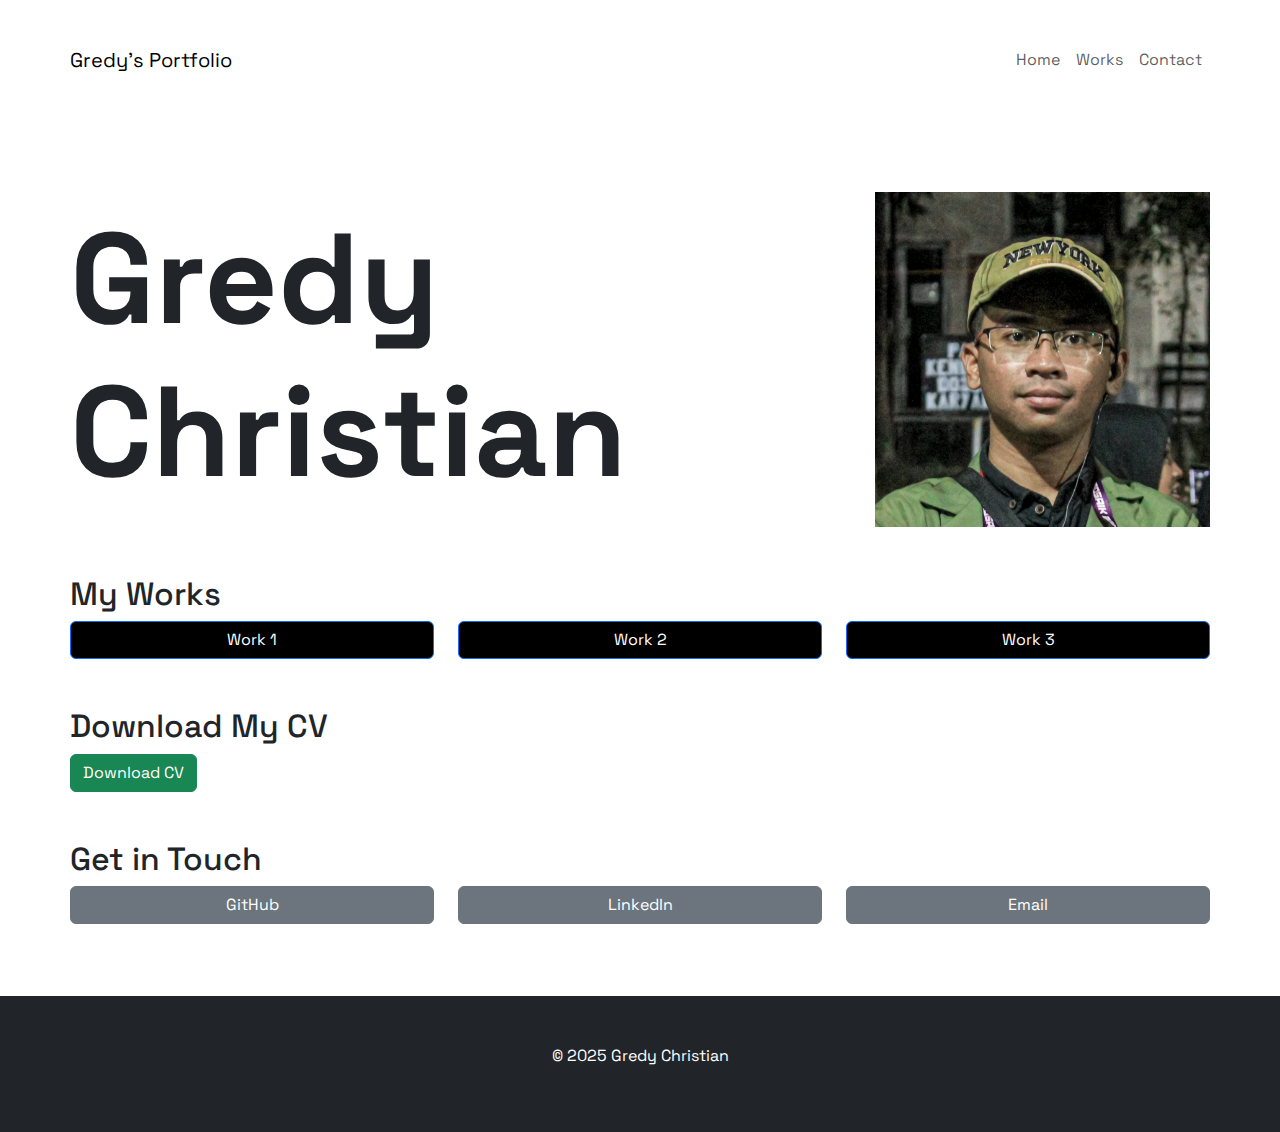
==== index.html @ 57b931d6 "Major update on web pages including styling" ====
<!DOCTYPE html>
<html lang="en">

<head>
  <meta charset="UTF-8">
  <meta name="viewport" content="width=device-width, initial-scale=1.0">
  <title>Gredy Christian</title>
  <link href="https://fonts.googleapis.com/css?family=Space+Grotesk" rel="stylesheet">
  <link href="https://cdn.jsdelivr.net/npm/bootstrap@5.3.0-alpha3/dist/css/bootstrap.min.css" rel="stylesheet">
  <link rel="stylesheet" href="assets/css/styles.css">
</head>

<body>
  <!-- HEADER -->
  <header>
    <nav class="navbar navbar-expand-lg navbar-light">
      <div class="container">
        <a class="navbar-brand" href="index.html">Gredy's Portfolio</a>
        <button class="navbar-toggler" type="button" data-bs-toggle="collapse" data-bs-target="#navbarNav"
          aria-controls="navbarNav" aria-expanded="false" aria-label="Toggle navigation">
          <span class="navbar-toggler-icon"></span>
        </button>
        <div class="collapse navbar-collapse" id="navbarNav">
          <ul class="navbar-nav ms-auto">
            <li class="nav-item">
              <a class="nav-link" href="index.html">Home</a>
            </li>
            <li class="nav-item">
              <a class="nav-link" href="works1.html">Works</a>
            </li>
            <li class="nav-item">
              <a class="nav-link" href="contact.html">Contact</a>
            </li>
          </ul>
        </div>
      </div>
    </nav>
  </header>

  <!-- MAIN CONTENT -->
  <main class="container">
    <section class="my-5">
      <div class="row align-items-center">
        <div class="col-md-6">
          <h1>Gredy Christian</h1>
        </div>
        <div class="col-md-6 text-end">
          <img src="images/closeup.jpg" alt="Gredy Christian" class="img-fluid smaller-img">
        </div>
      </div>
    </section>
    

    <section class="my-5">
      <h2>My Works</h2>
      <div class="row">
        <div class="col-md-4">
          <a href="works1.html" class="btn btn-primary w-100">Work 1</a>
        </div>
        <div class="col-md-4">
          <a href="works2.html" class="btn btn-primary w-100">Work 2</a>
        </div>
        <div class="col-md-4">
          <a href="works3.html" class="btn btn-primary w-100">Work 3</a>
        </div>
      </div>
    </section>

    <section class="my-5">
      <h2>Download My CV</h2>
      <a href="assets/files/cv.pdf" class="btn btn-success">Download CV</a>
    </section>

    <section class="my-5">
      <h2>Get in Touch</h2>
      <div class="row">
        <div class="col-md-4">
          <a href="https://github.com/GredyChristian" target="_blank" class="btn btn-secondary w-100">GitHub</a>
        </div>
        <div class="col-md-4">
          <a href="https://www.linkedin.com/in/GredyChristian" target="_blank"
            class="btn btn-secondary w-100">LinkedIn</a>
        </div>
        <div class="col-md-4">
          <a href="mailto:gredy@domain.com" class="btn btn-secondary w-100">Email</a>
        </div>
      </div>
    </section>
  </main>

  <!-- FOOTER -->
  <footer class="bg-dark text-white py-4">
    <div class="container text-center">
      <p>&copy; 2025 Gredy Christian</p>
    </div>
  </footer>

  <script src="https://cdn.jsdelivr.net/npm/bootstrap@5.3.0-alpha3/dist/js/bootstrap.bundle.min.js"></script>
</body>

</html>
---- assets/css/styles.css ----
/* General Styling */
body {
  font-family: 'Space Grotesk', sans-serif;
  margin: 0;
  padding: 0;
  box-sizing: border-box;
}

/* Header dan Footer menggunakan ukuran responsif dari Bootstrap */
header {
  padding: 0.5rem 0; /* Gunakan padding responsif dengan rem (ukuran relatif) */
}

footer {
  padding: 0.5rem 0; /* Gunakan padding responsif dengan rem (ukuran relatif) */
  text-align: center;
}

/* Main Container Padding */
.container {
  padding: 1.5rem 0;
}

/* Buttons */
.btn-outline-dark {
  border: 2px solid #000;
  color: #000;
}

.btn-outline-dark:hover {
  background-color: #000;
  color: #fff;
}

.btn-primary {
  background-color: #000;
  color: #fff;
}

/* Highlighting Active Navbar Item */
.nav-link.active {
  font-weight: bold;
  color: #343a40 !important;
}

/* Gaya untuk gambar agar nempel di kanan */
.smaller-img {
  max-width: 60%; /* Sesuaikan dengan lebar yang diinginkan */
  height: auto;
}


/* Gaya untuk h1 */
h1 {
  font-weight: bold; /* Membuat tulisan tebal */
  font-size: 8rem;    /* Menentukan ukuran font, sesuaikan sesuai kebutuhan */
}
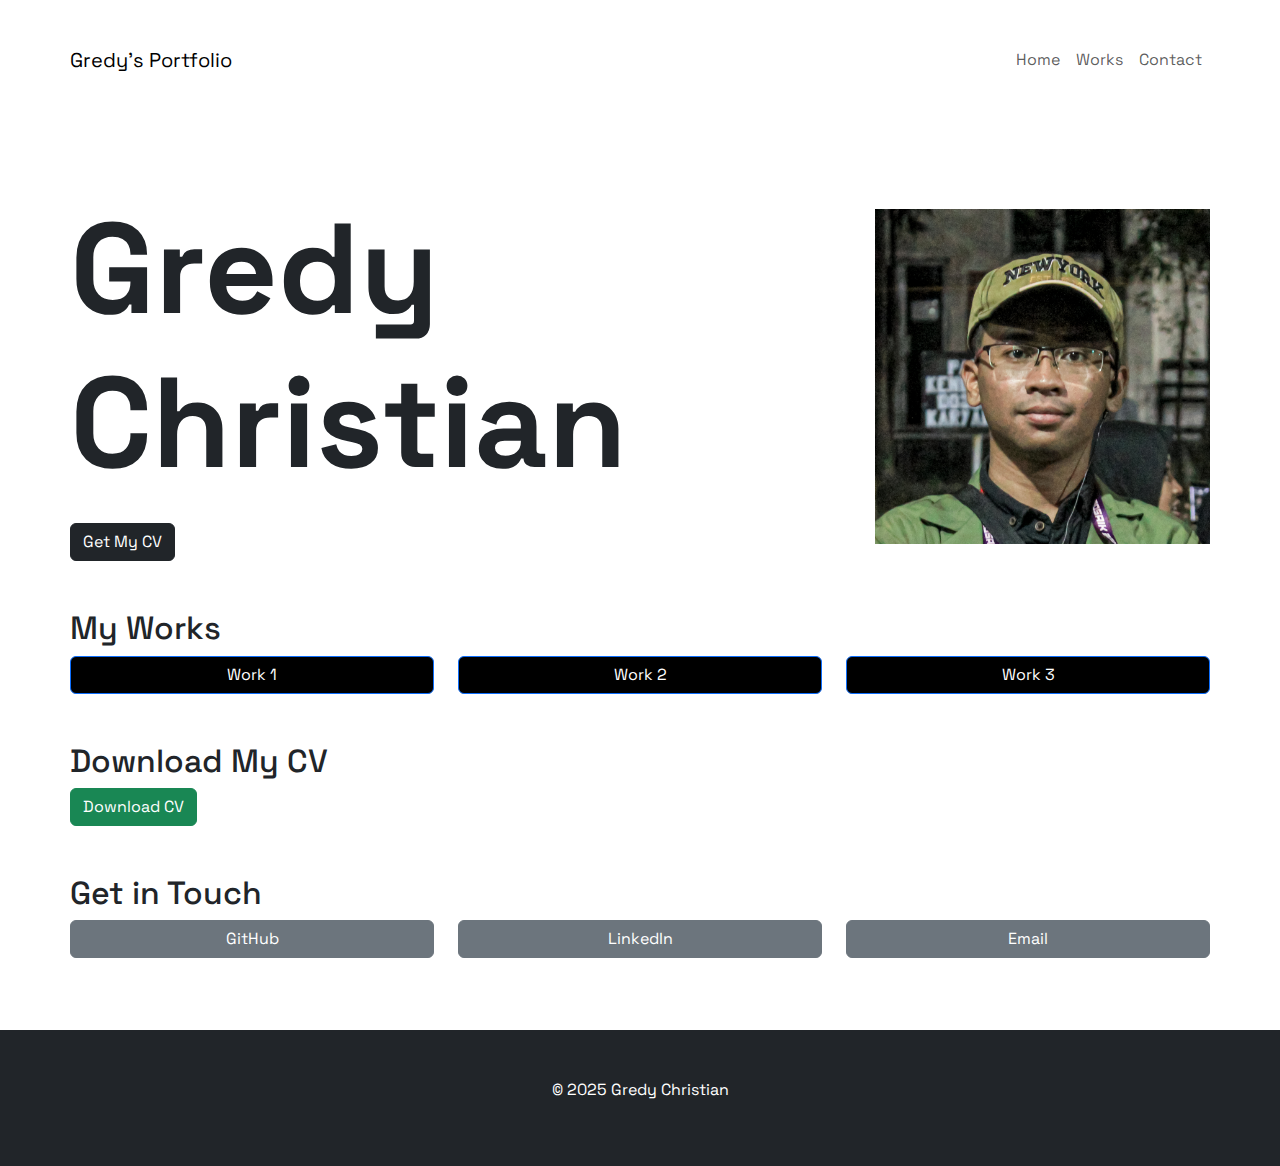
==== commit f69cf048: "local style" ====
--- a/index.html
+++ b/index.html
@@ -6,8 +6,8 @@
   <meta name="viewport" content="width=device-width, initial-scale=1.0">
   <title>Gredy Christian</title>
   <link href="https://fonts.googleapis.com/css?family=Space+Grotesk" rel="stylesheet">
-  <link href="https://cdn.jsdelivr.net/npm/bootstrap@5.3.0-alpha3/dist/css/bootstrap.min.css" rel="stylesheet">
-  <link rel="stylesheet" href="assets/css/styles.css">
+  <link href="https://cdn.jsdelivr.net/npm/bootstrap@5.1.0/dist/css/bootstrap.min.css" rel="stylesheet">
+  <link rel="stylesheet" href="assets/css/style.css">
 </head>
 
 <body>
@@ -43,12 +43,14 @@
       <div class="row align-items-center">
         <div class="col-md-6">
           <h1>Gredy Christian</h1>
+          <a href="https://drive.google.com/file/d/1C9oZfJZzbo1Y3ADZLTbGSJE8TrDAmuqi/view?usp=sharing" class="btn btn-dark mt-3" download>Get My CV</a>
         </div>
         <div class="col-md-6 text-end">
           <img src="images/closeup.jpg" alt="Gredy Christian" class="img-fluid smaller-img">
         </div>
       </div>
     </section>
+    
     
 
     <section class="my-5">
--- a/assets/css/style.css
+++ b/assets/css/style.css
@@ -0,0 +1,61 @@
+
+
+/* General Styling */
+@import url('https://fonts.googleapis.com/css2?family=Space+Grotesk:wght@400;500;700&display=swap');
+
+body {
+  font-family: 'Space Grotesk', sans-serif;
+  margin: 0;
+  padding: 0;
+  box-sizing: border-box;
+}
+
+/* Header dan Footer menggunakan ukuran responsif dari Bootstrap */
+header {
+  padding: 0.5rem 0; /* Gunakan padding responsif dengan rem (ukuran relatif) */
+}
+
+footer {
+  padding: 0.5rem 0; /* Gunakan padding responsif dengan rem (ukuran relatif) */
+  text-align: center;
+}
+
+/* Main Container Padding */
+.container {
+  padding: 1.5rem 0;
+}
+
+/* Buttons */
+.btn-outline-dark {
+  border: 2px solid #000;
+  color: #000;
+}
+
+.btn-outline-dark:hover {
+  background-color: #000;
+  color: #fff;
+}
+
+.btn-primary {
+  background-color: #000;
+  color: #fff;
+}
+
+/* Highlighting Active Navbar Item */
+.nav-link.active {
+  font-weight: bold;
+  color: #343a40 !important;
+}
+
+/* Gaya untuk gambar agar nempel di kanan */
+.smaller-img {
+  max-width: 60%; /* Sesuaikan dengan lebar yang diinginkan */
+  height: auto;
+}
+
+
+/* Gaya untuk h1 */
+h1 {
+  font-weight: bold; /* Membuat tulisan tebal */
+  font-size: 8rem;    /* Menentukan ukuran font, sesuaikan sesuai kebutuhan */
+}
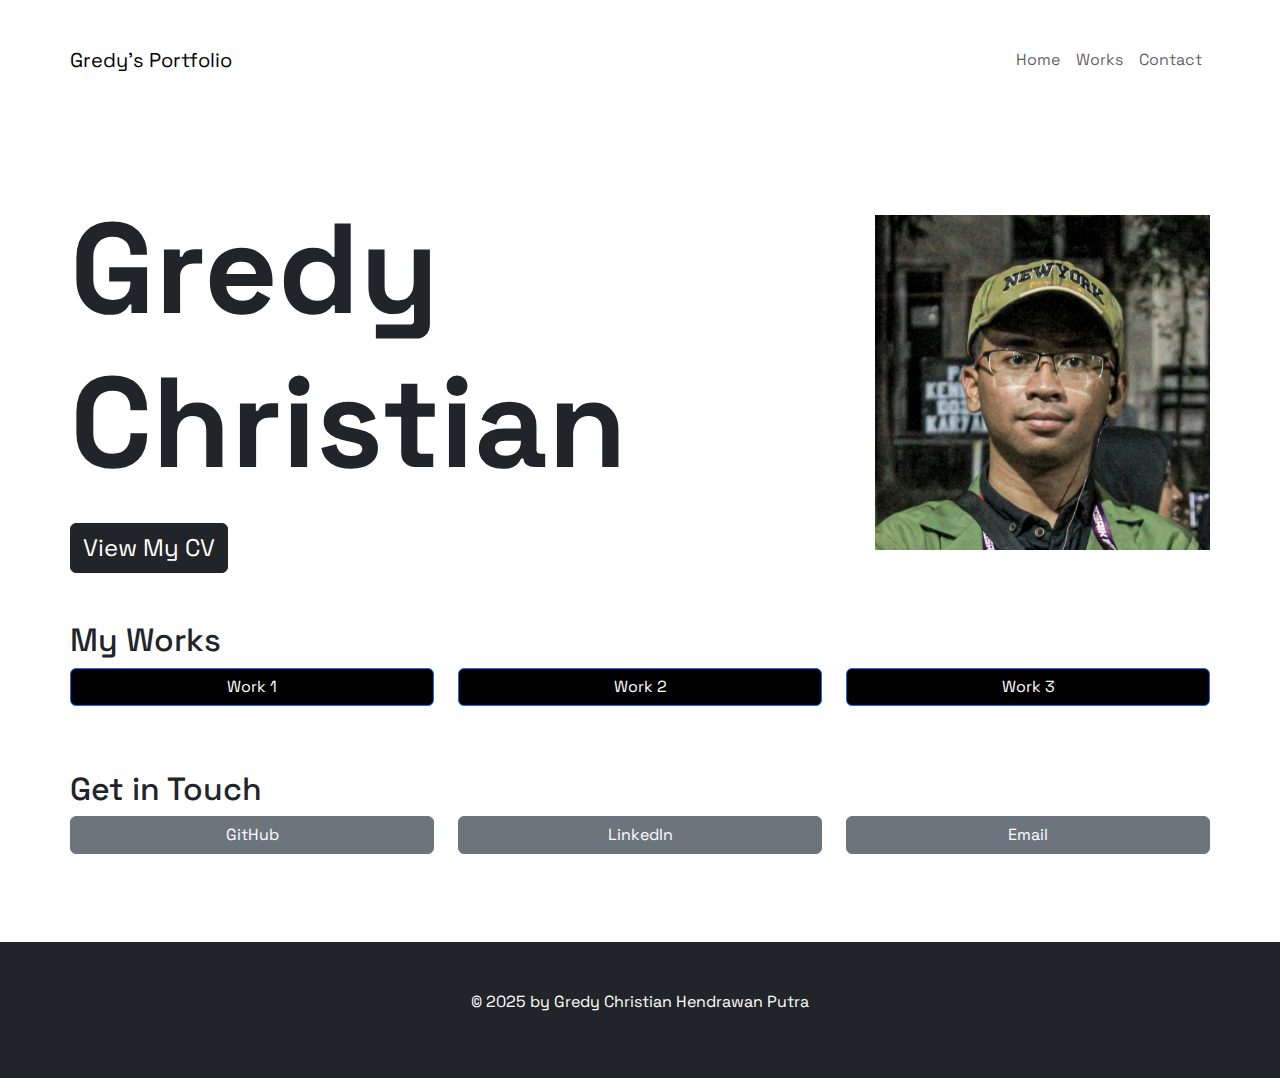
==== commit c1703360: "Update responsive web style for index" ====
--- a/index.html
+++ b/index.html
@@ -40,51 +40,48 @@
   <!-- MAIN CONTENT -->
   <main class="container">
     <section class="my-5">
-      <div class="row align-items-center">
-        <div class="col-md-6">
+      <div class="row align-items-center flex-column flex-md-row">
+        <div class="col-md-6 text-center text-md-start">
           <h1>Gredy Christian</h1>
-          <a href="https://drive.google.com/file/d/1C9oZfJZzbo1Y3ADZLTbGSJE8TrDAmuqi/view?usp=sharing" class="btn btn-dark mt-3" download>Get My CV</a>
+          <a href="https://drive.google.com/file/d/1C9oZfJZzbo1Y3ADZLTbGSJE8TrDAmuqi/view?usp=sharing"
+             class="btn btn-dark mt-3" style="font-size: 1.5rem">View My CV</a>
         </div>
-        <div class="col-md-6 text-end">
+        <div class="col-md-6 text-center text-md-end">
           <img src="images/closeup.jpg" alt="Gredy Christian" class="img-fluid smaller-img">
         </div>
       </div>
     </section>
     
     
+    
 
     <section class="my-5">
       <h2>My Works</h2>
       <div class="row">
-        <div class="col-md-4">
+        <div class="col-12 col-sm-4 mb-3">
           <a href="works1.html" class="btn btn-primary w-100">Work 1</a>
         </div>
-        <div class="col-md-4">
+        <div class="col-12 col-sm-4 mb-3">
           <a href="works2.html" class="btn btn-primary w-100">Work 2</a>
         </div>
-        <div class="col-md-4">
+        <div class="col-12 col-sm-4 mb-3">
           <a href="works3.html" class="btn btn-primary w-100">Work 3</a>
-        </div>
+        </div>        
       </div>
-    </section>
-
-    <section class="my-5">
-      <h2>Download My CV</h2>
-      <a href="assets/files/cv.pdf" class="btn btn-success">Download CV</a>
     </section>
 
     <section class="my-5">
       <h2>Get in Touch</h2>
       <div class="row">
-        <div class="col-md-4">
-          <a href="https://github.com/GredyChristian" target="_blank" class="btn btn-secondary w-100">GitHub</a>
+        <div class="col-12 col-sm-4 mb-3">
+          <a href="https://github.com/gredychristian" target="_blank" class="btn btn-secondary w-100">GitHub</a>
         </div>
-        <div class="col-md-4">
-          <a href="https://www.linkedin.com/in/GredyChristian" target="_blank"
+        <div class="col-12 col-sm-4 mb-3">
+          <a href="https://www.linkedin.com/in/gredychristian" target="_blank"
             class="btn btn-secondary w-100">LinkedIn</a>
         </div>
-        <div class="col-md-4">
-          <a href="mailto:gredy@domain.com" class="btn btn-secondary w-100">Email</a>
+        <div class="col-12 col-sm-4 mb-3">
+          <a href="mailto:gredy24chris@gmail.com" class="btn btn-secondary w-100">Email</a>
         </div>
       </div>
     </section>
@@ -93,7 +90,7 @@
   <!-- FOOTER -->
   <footer class="bg-dark text-white py-4">
     <div class="container text-center">
-      <p>&copy; 2025 Gredy Christian</p>
+      <p>&copy; 2025 by Gredy Christian Hendrawan Putra</p>
     </div>
   </footer>
 
--- a/assets/css/style.css
+++ b/assets/css/style.css
@@ -59,3 +59,47 @@
   font-weight: bold; /* Membuat tulisan tebal */
   font-size: 8rem;    /* Menentukan ukuran font, sesuaikan sesuai kebutuhan */
 }
+
+@media (max-width: 1080px) {
+  .smaller-img {
+    width: 100%; /* Pastikan gambar tidak keluar dari layar */
+    height: auto;
+    padding-top: 5%;
+  }
+
+  h1 {
+    font-size: 3rem; /* Perkecil ukuran heading */
+    text-align: center; /* Centerkan teks untuk layar kecil */
+  }
+
+  .btn {
+    font-size: 1rem; /* Sesuaikan ukuran tombol */
+  }
+
+  .text-end {
+    text-align: center !important; /* Gambar tetap center di layar kecil */
+  }
+
+  .row.align-items-center {
+    flex-direction: column; /* Atur elemen gambar dan teks menjadi vertikal */
+  }
+
+  footer p {
+    font-size: 0.8rem;
+  }
+}
+
+@media (min-width: 768px) and (max-width: 1080px) {
+  h1 {
+    font-size: 4rem;
+    text-align: left !important;
+  }
+
+  .btn {
+    font-size: 1.5rem; /* Sesuaikan ukuran tombol */
+  }
+
+  img.smaller-img {
+    width: 80%; /* Atur gambar agar lebih kecil */
+  }
+}
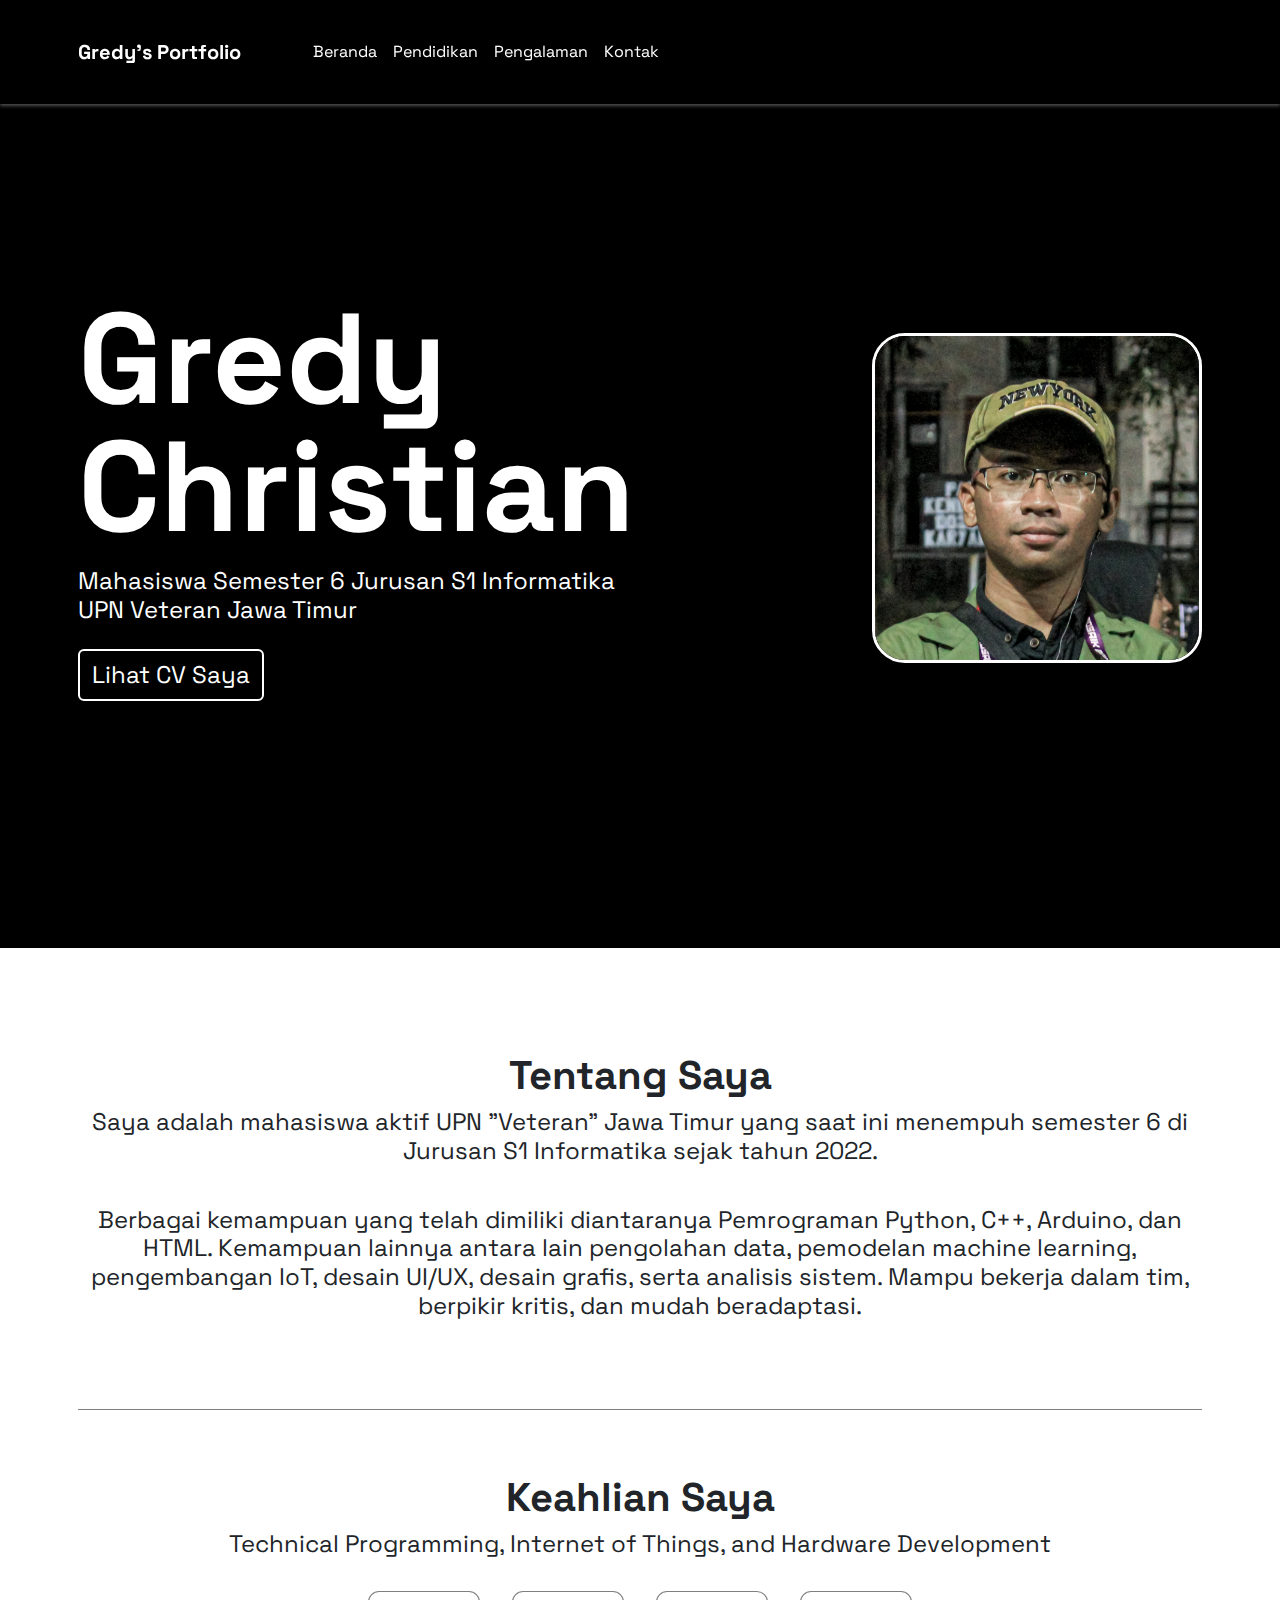
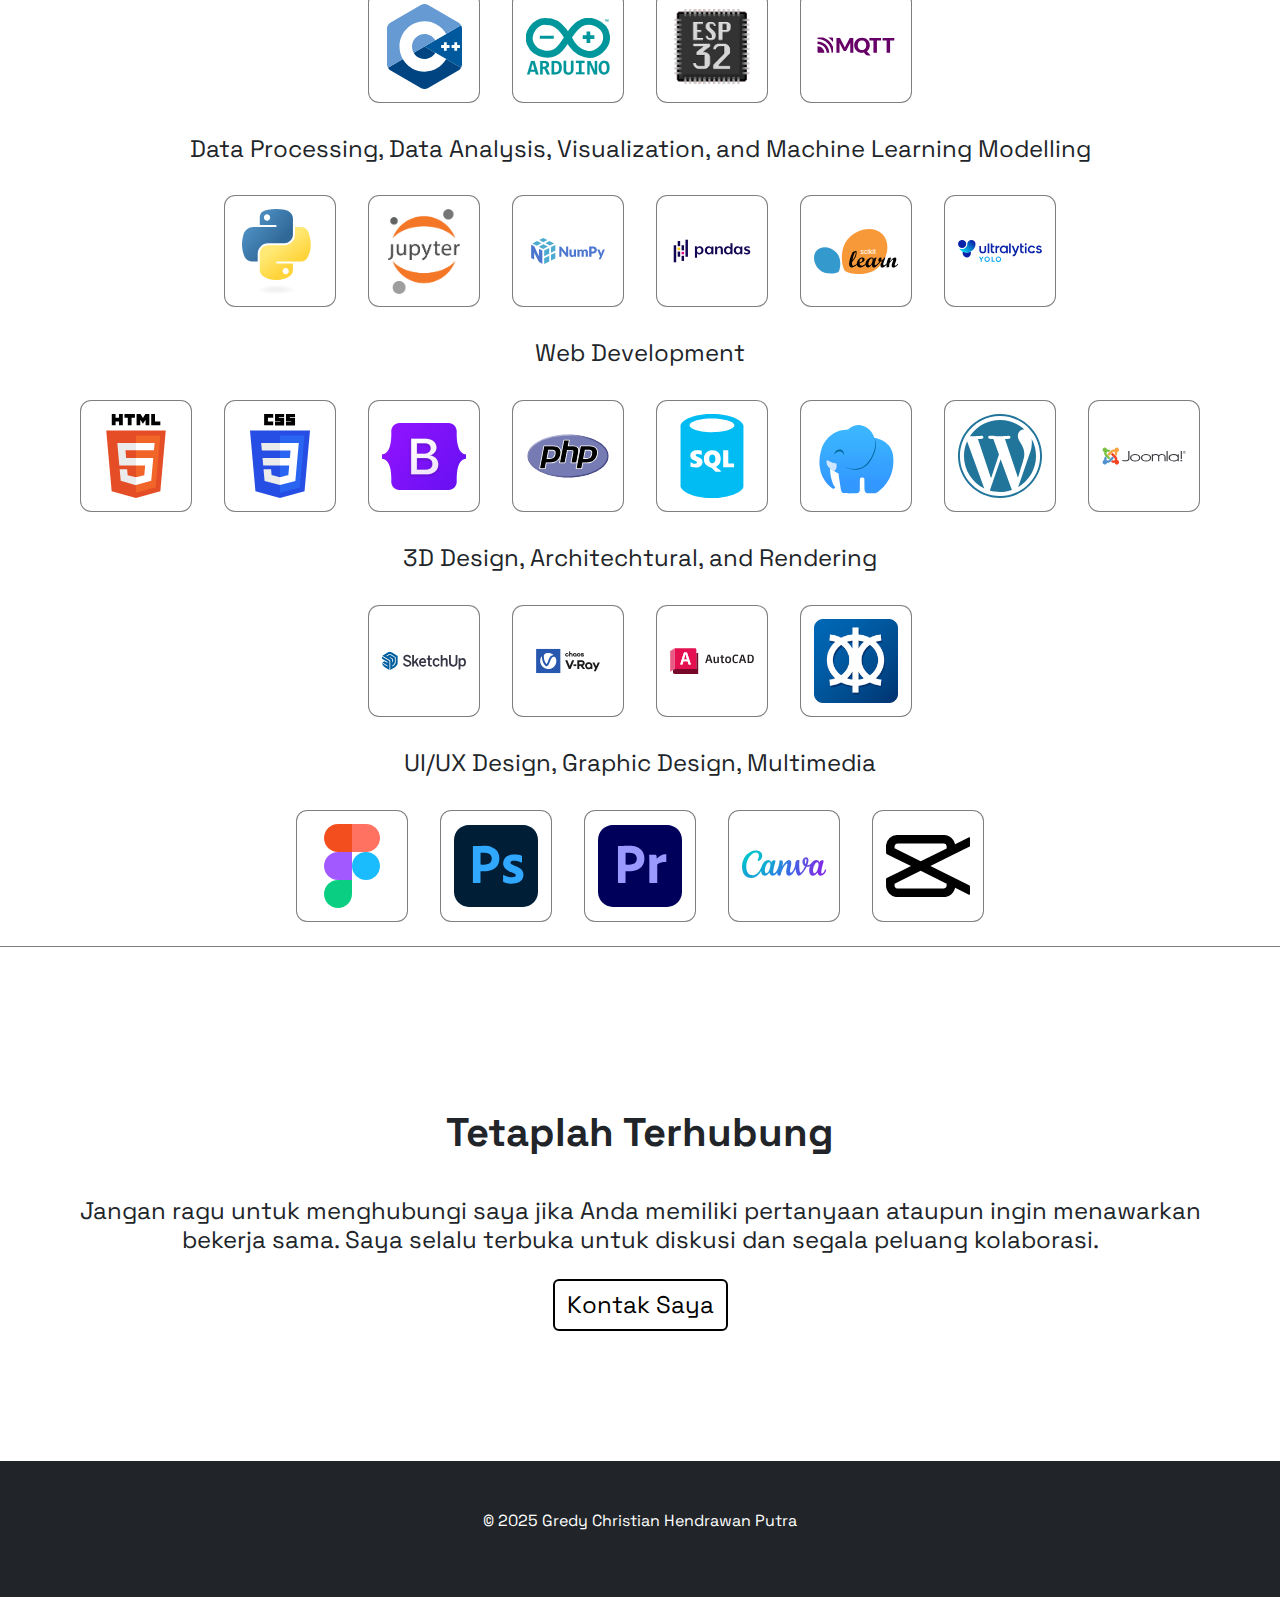
==== commit dd664871: "Add new icon for skills" ====
--- a/index.html
+++ b/index.html
@@ -4,93 +4,223 @@
 <head>
   <meta charset="UTF-8">
   <meta name="viewport" content="width=device-width, initial-scale=1.0">
-  <title>Gredy Christian</title>
+  <title>Gredy's Portfolio</title>
   <link href="https://fonts.googleapis.com/css?family=Space+Grotesk" rel="stylesheet">
+  <link href="https://cdnjs.cloudflare.com/ajax/libs/font-awesome/6.0.0-beta3/css/all.min.css" rel="stylesheet">
   <link href="https://cdn.jsdelivr.net/npm/bootstrap@5.1.0/dist/css/bootstrap.min.css" rel="stylesheet">
   <link rel="stylesheet" href="assets/css/style.css">
 </head>
 
 <body>
   <!-- HEADER -->
-  <header>
-    <nav class="navbar navbar-expand-lg navbar-light">
-      <div class="container">
-        <a class="navbar-brand" href="index.html">Gredy's Portfolio</a>
-        <button class="navbar-toggler" type="button" data-bs-toggle="collapse" data-bs-target="#navbarNav"
-          aria-controls="navbarNav" aria-expanded="false" aria-label="Toggle navigation">
-          <span class="navbar-toggler-icon"></span>
-        </button>
-        <div class="collapse navbar-collapse" id="navbarNav">
-          <ul class="navbar-nav ms-auto">
-            <li class="nav-item">
-              <a class="nav-link" href="index.html">Home</a>
-            </li>
-            <li class="nav-item">
-              <a class="nav-link" href="works1.html">Works</a>
-            </li>
-            <li class="nav-item">
-              <a class="nav-link" href="contact.html">Contact</a>
-            </li>
-          </ul>
-        </div>
-      </div>
-    </nav>
-  </header>
-
-  <!-- MAIN CONTENT -->
-  <main class="container">
-    <section class="my-5">
+  <nav class="navbar navbar-expand-lg navbar-light">
+    <div class="container">
+      <a class="navbar-brand" href="index.html" style="font-weight: bold">Gredy's Portfolio</a>
+      <button class="navbar-toggler" type="button" data-bs-toggle="collapse" data-bs-target="#navbarNav"
+        aria-controls="navbarNav" aria-expanded="false" aria-label="Toggle navigation">
+        <span class="navbar-toggler-icon"></span>
+      </button>
+      <div class="collapse navbar-collapse" id="navbarNav">
+        <ul class="navbar-nav ms-5"> <!-- Changed me-auto to ms-auto -->
+          <li class="nav-item">
+            <a class="nav-link" href="index.html">Beranda</a>
+          </li>
+          <li class="nav-item">
+            <a class="nav-link" href="edu.html">Pendidikan</a>
+          </li>
+          <li class="nav-item">
+            <a class="nav-link" href="works1.html">Pengalaman</a>
+          </li>
+          <li class="nav-item">
+            <a class="nav-link" href="contact.html">Kontak</a>
+          </li>
+        </ul>
+      </div>
+    </div>
+  </nav>
+
+  <!-- MAIN GREDY CHRISTIAN -->
+  <main id="main1" style="color: black; background-color: black;">
+    <section class="my-5 container main-full-screen">
       <div class="row align-items-center flex-column flex-md-row">
         <div class="col-md-6 text-center text-md-start">
-          <h1>Gredy Christian</h1>
+          <p style="font-weight: bold; font-size: 8rem; line-height: 1; color: white">Gredy Christian</p>
+          <h4 style="color: white">Mahasiswa Semester 6 Jurusan S1 Informatika<br>UPN Veteran Jawa Timur</h4>
           <a href="https://drive.google.com/file/d/1C9oZfJZzbo1Y3ADZLTbGSJE8TrDAmuqi/view?usp=sharing"
-             class="btn btn-dark mt-3" style="font-size: 1.5rem">View My CV</a>
+            class="btn btn-light mt-3" style="font-size: 1.5rem" id="tombolberanda">Lihat CV Saya</a>
         </div>
         <div class="col-md-6 text-center text-md-end">
           <img src="images/closeup.jpg" alt="Gredy Christian" class="img-fluid smaller-img">
         </div>
       </div>
     </section>
-    
-    
-    
-
-    <section class="my-5">
-      <h2>My Works</h2>
-      <div class="row">
-        <div class="col-12 col-sm-4 mb-3">
-          <a href="works1.html" class="btn btn-primary w-100">Work 1</a>
-        </div>
-        <div class="col-12 col-sm-4 mb-3">
-          <a href="works2.html" class="btn btn-primary w-100">Work 2</a>
-        </div>
-        <div class="col-12 col-sm-4 mb-3">
-          <a href="works3.html" class="btn btn-primary w-100">Work 3</a>
-        </div>        
-      </div>
-    </section>
-
-    <section class="my-5">
-      <h2>Get in Touch</h2>
-      <div class="row">
-        <div class="col-12 col-sm-4 mb-3">
-          <a href="https://github.com/gredychristian" target="_blank" class="btn btn-secondary w-100">GitHub</a>
-        </div>
-        <div class="col-12 col-sm-4 mb-3">
-          <a href="https://www.linkedin.com/in/gredychristian" target="_blank"
-            class="btn btn-secondary w-100">LinkedIn</a>
-        </div>
-        <div class="col-12 col-sm-4 mb-3">
-          <a href="mailto:gredy24chris@gmail.com" class="btn btn-secondary w-100">Email</a>
-        </div>
-      </div>
-    </section>
+  </main>
+
+  <!-- MAIN PEMBATAS -->
+  <!-- <main class="container" style="border-bottom: 2px solid rgba(0, 0, 0, 0.25)">
+  </main> -->
+
+  <!-- MAIN TENTANG SAYA -->
+  <div class="divider"></div>
+  <main class="container" id="main2" style="text-align: center">
+    <h1>Tentang Saya</h1>
+    <h4>Saya adalah mahasiswa aktif UPN "Veteran" Jawa Timur yang saat ini menempuh semester 6 di Jurusan S1 Informatika
+      sejak tahun 2022.</h4>
+    <div class="divider"></div>
+    <h4>Berbagai kemampuan yang telah dimiliki diantaranya Pemrograman Python, C++, Arduino, dan HTML. Kemampuan lainnya
+      antara lain pengolahan data, pemodelan machine learning, pengembangan IoT, desain UI/UX, desain grafis, serta
+      analisis sistem. Mampu bekerja dalam tim, berpikir kritis, dan mudah beradaptasi.</h4>
+  </main>
+
+  <!-- KEAHLIAN SAYA -->
+  <div class="divider"></div>
+  <main class="container" id="main3" style="text-align: center">
+    <hr class="section-divider">
+    <h1>Keahlian Saya</h1>
+
+    <!-- KEMAMPUAN 1 -->
+    <div>
+      <h4>Technical Programming, Internet of Things, and Hardware Development</h4>
+      <!-- LOGO WRAPPER -->
+      <div class="logo-wrapper">
+        <div class="logo-container">
+          <img src="svg/cpp.svg" alt="C++" class="logo-img">
+        </div>
+        <div class="logo-container">
+          <img src="svg/arduino.svg" alt="Arduino" class="logo-img">
+        </div>
+        <div class="logo-container">
+          <img src="svg/esp32.png" alt="ESP32 DEVKIT V1" class="logo-img">
+        </div>
+        <div class="logo-container">
+          <img src="svg/mqtt.svg" alt="MQTT Protocol" class="logo-img">
+        </div>
+      </div>
+    </div>
+
+    <div class="divider"></div>
+    <!-- KEMAMPUAN 2 -->
+    <div>
+      <h4>Data Processing, Data Analysis, Visualization, and Machine Learning Modelling</h4>
+      <!-- LOGO WRAPPER -->
+      <div class="logo-wrapper">
+        <div class="logo-container">
+          <img src="svg/python.svg" alt="Python" class="logo-img">
+        </div>
+        <div class="logo-container">
+          <img src="svg/jupyter.png" alt="Jupyter Notebook" class="logo-img">
+        </div>
+        <div class="logo-container">
+          <img src="svg/numpy.svg" alt="Numpy Library" class="logo-img">
+        </div>
+        <div class="logo-container">
+          <img src="svg/pandas.svg" alt="Pandas Dataframe Library" class="logo-img">
+        </div>
+        <div class="logo-container">
+          <img src="svg/sklearn.svg" alt="Scikit Learn Library" class="logo-img">
+        </div>
+        <div class="logo-container">
+          <img src="svg/yolo.svg" alt="YOLO Architecture" class="logo-img">
+        </div>
+      </div>
+    </div>
+
+    <div class="divider"></div>
+    <!-- KEMAMPUAN 3 -->
+    <div>
+      <h4>Web Development</h4>
+      <!-- LOGO WRAPPER -->
+      <div class="logo-wrapper">
+        <div class="logo-container">
+          <img src="svg/html.svg" alt="HTML" class="logo-img">
+        </div>
+        <div class="logo-container">
+          <img src="svg/css.svg" alt="CSS" class="logo-img">
+        </div>
+        <div class="logo-container">
+          <img src="svg/bootstrap.svg" alt="Bootstrap" class="logo-img">
+        </div>
+        <div class="logo-container">
+          <img src="svg/php.svg" alt="PHP" class="logo-img">
+        </div>
+        <div class="logo-container">
+          <img src="svg/sql.svg" alt="SQL Database" class="logo-img">
+        </div>
+        <div class="logo-container">
+          <img src="svg/laragon.svg" alt="Laragon Local Server Environment Service" class="logo-img">
+        </div>
+        <div class="logo-container">
+          <img src="svg/wordpress.svg" alt="WordPress CMS" class="logo-img">
+        </div>
+        <div class="logo-container">
+          <img src="svg/joomla.svg" alt="Joomla CMS" class="logo-img">
+        </div>
+      </div>
+    </div>
+
+    <div class="divider"></div>
+    <!-- KEMAMPUAN 4 -->
+    <div>
+      <h4>3D Design, Architechtural, and Rendering</h4>
+      <!-- LOGO WRAPPER -->
+      <div class="logo-wrapper">
+        <div class="logo-container">
+          <img src="svg/sketch.svg" alt="SketchUp" class="logo-img">
+        </div>
+        <div class="logo-container">
+          <img src="svg/vray.svg" alt="V-Ray Renderer" class="logo-img">
+        </div>
+        <div class="logo-container">
+          <img src="svg/autocad.svg" alt="AutoCAD" class="logo-img">
+        </div>
+        <div class="logo-container">
+          <img src="svg/maxsurf.png" alt="Maxsurf" class="logo-img">
+        </div>
+      </div>
+    </div>
+
+    <div class="divider"></div>
+    <!-- KEMAMPUAN 5 -->
+    <div>
+      <h4>UI/UX Design, Graphic Design, Multimedia</h4>
+      <!-- LOGO WRAPPER -->
+      <div class="logo-wrapper">
+        <div class="logo-container">
+          <img src="svg/figma.svg" alt="Figma" class="logo-img">
+        </div>
+        <div class="logo-container">
+          <img src="svg/photoshop.svg" alt="Photoshop" class="logo-img">
+        </div>
+        <div class="logo-container">
+          <img src="svg/premiere.svg" alt="Premiere Pro" class="logo-img">
+        </div>
+        <div class="logo-container">
+          <img src="svg/canva.svg" alt="Canva" class="logo-img">
+        </div>
+        <div class="logo-container">
+          <img src="svg/capcut.svg" alt="CapCut Video Editor" class="logo-img">
+        </div>
+      </div>
+    </div>
+  </main>
+
+  <!-- KONTAK SAYA -->
+  <hr class="section-divider">
+  <main class="container main-half-screen" id="main4" style="text-align: center">
+    <h1>Tetaplah Terhubung</h1>
+    <div class="divider"></div>
+    <h4>Jangan ragu untuk menghubungi saya jika Anda memiliki pertanyaan ataupun ingin menawarkan bekerja sama. Saya
+      selalu terbuka untuk diskusi dan segala peluang kolaborasi.</h4>
+    <div>
+      <a href="contact.html" class="btn btn-light mt-3" style="font-size: 1.5rem" id="tombolkontak">Kontak Saya</a>
+    </div>
+    <div class="divider"></div>
   </main>
 
   <!-- FOOTER -->
   <footer class="bg-dark text-white py-4">
     <div class="container text-center">
-      <p>&copy; 2025 by Gredy Christian Hendrawan Putra</p>
+      <p>&copy; 2025 Gredy Christian Hendrawan Putra</p>
     </div>
   </footer>
 
--- a/assets/css/style.css
+++ b/assets/css/style.css
@@ -2,6 +2,10 @@
 
 /* General Styling */
 @import url('https://fonts.googleapis.com/css2?family=Space+Grotesk:wght@400;500;700&display=swap');
+
+html {
+  scroll-behavior: smooth;
+}
 
 body {
   font-family: 'Space Grotesk', sans-serif;
@@ -10,38 +14,44 @@
   box-sizing: border-box;
 }
 
-/* Header dan Footer menggunakan ukuran responsif dari Bootstrap */
-header {
-  padding: 0.5rem 0; /* Gunakan padding responsif dengan rem (ukuran relatif) */
-}
-
 footer {
   padding: 0.5rem 0; /* Gunakan padding responsif dengan rem (ukuran relatif) */
   text-align: center;
 }
 
-/* Main Container Padding */
+/* CONTAINER PADDING */
 .container {
-  padding: 1.5rem 0;
-}
-
-/* Buttons */
-.btn-outline-dark {
-  border: 2px solid #000;
-  color: #000;
-}
-
-.btn-outline-dark:hover {
-  background-color: #000;
-  color: #fff;
-}
-
-.btn-primary {
-  background-color: #000;
-  color: #fff;
-}
-
-/* Highlighting Active Navbar Item */
+  padding: 1.5rem 0.5rem;
+}
+
+/* NAVBAR STYLING*/
+.navbar {
+  padding: 0.5rem 0;
+  position: fixed;
+  top: 0;
+  left: 0;
+  width: 100%; /* Pastikan navbar mencakup seluruh lebar layar */
+  z-index: 1000; /* Agar tetap di atas elemen lainnya */
+  background-color: black; /* Pastikan ada background agar konten di bawah tidak terlihat */
+  box-shadow: 0 0.1rem 0.2rem rgba(255, 255, 255, 0.3); /* Tambahkan bayangan untuk pemisahan */
+}
+
+.navbar-light .navbar-nav .nav-link {
+  color: white !important;
+}
+
+.navbar-light .navbar-brand {
+  color: white !important;
+}
+
+.navbar-light .navbar-nav .nav-link:hover {
+  color: #f8f9fa !important;
+}
+
+.nav-link {
+  padding: 0.5rem 10rem;
+}
+
 .nav-link.active {
   font-weight: bold;
   color: #343a40 !important;
@@ -51,14 +61,127 @@
 .smaller-img {
   max-width: 60%; /* Sesuaikan dengan lebar yang diinginkan */
   height: auto;
-}
-
-
-/* Gaya untuk h1 */
-h1 {
+  border-radius: 10%;
+  border: 0.2rem solid rgba(255, 255, 255, 1);
+  transition: transform 0.3s ease;
+}
+
+.smaller-img:hover {
+  transform: scale(1.05);
+}
+
+/* Main Size */
+.main-half-screen {
+  min-height : 50vh;
+  display: flex;
+  flex-direction: column;
+  justify-content: center;
+}
+
+.main-full-screen {
+  min-height: 100vh; /* Memenuhi satu layar penuh */
+  display: flex;
+  flex-direction: column;
+  justify-content: center; /* Menjaga konten tetap di tengah secara vertikal */
+}
+
+/* Text Style */
+h0 {
   font-weight: bold; /* Membuat tulisan tebal */
   font-size: 8rem;    /* Menentukan ukuran font, sesuaikan sesuai kebutuhan */
-}
+  line-height: 1;
+}
+
+h1 {
+  font-weight: bold;
+}
+
+h4 {
+  font-weight: normal;
+}
+
+/* DIVIDER LINE */
+.section-divider {
+  border: none; /* Hilangkan gaya default <hr> */
+  border-top: 1px solid #000; /* Warna dan ketebalan garis */
+  width: 100%;
+  margin: 0 auto 4rem; /* Pusatkan garis dan tambahkan margin di bawah */
+  opacity: 0.5; /* Transparansi garis (opsional) */
+}
+
+.divider {
+  height: 2rem;
+}
+
+/* LOGO STYLE */
+/* Logo Wrapper */
+.logo-wrapper {
+  display: flex;
+  flex-wrap: wrap; /* Agar bisa pindah baris jika layar terlalu kecil */
+  justify-content: center; /* Pusatkan logo */
+  gap: 2rem; /* Jarak antar logo */
+  margin-top: 2rem; /* Tambahkan jarak dari judul */
+}
+
+/* Kotak bundar untuk setiap logo */
+.logo-container {
+  width: 7rem; /* Ukuran kotak */
+  height: 7rem; /* Ukuran kotak */
+  border-radius: 10%; /* Membuat bentuk bundar */
+  display: flex;
+  justify-content: center; /* Pusatkan secara horizontal */
+  align-items: center; /* Pusatkan secara vertikal */
+  background-color: #ffffff; /* Warna background kotak */
+  border: 0.1rem solid rgba(0, 0, 0, 0.5); /* Border */
+  padding: 0.8rem; /* Padding di dalam kotak */
+  overflow: hidden; /* Memastikan konten tidak melebihi kotak */
+  transition: transform 0.3s ease; /* Animasi saat hover */
+}
+
+/* Logo di dalam kotak */
+.logo-img {
+  max-width: 100%; /* Maksimal lebar sesuai kontainer */
+  max-height: 100%; /* Maksimal tinggi sesuai kontainer */
+  object-fit: contain; /* Menjaga proporsi logo */
+}
+
+
+/* Efek hover */
+.logo-container:hover {
+  transform: scale(1.05); /* Zoom saat hover */
+}
+
+/* EFEK TOMBOL BERANDA */
+#tombolberanda {
+  background-color: black;
+  color: white;
+  border: 0.15rem solid white;
+  transition: all 0.3s ease;
+  transform: scale(1);
+}
+
+#tombolberanda:hover {
+  background-color: white;
+  color: black;
+  border: 0.15rem solid white;
+  transform: scale(1.1);
+}
+
+#tombolkontak {
+  background-color: white;
+  color: black;
+  border: 0.15rem solid black;
+  transition: all 0.3s ease;
+  transform: scale(1);
+}
+
+#tombolkontak:hover {
+  background-color: black;
+  color: white;
+  border: 0.15rem solid black;
+  transform: scale(1.1);
+}
+
 
 @media (max-width: 1080px) {
   .smaller-img {
@@ -67,7 +190,7 @@
     padding-top: 5%;
   }
 
-  h1 {
+  h0 {
     font-size: 3rem; /* Perkecil ukuran heading */
     text-align: center; /* Centerkan teks untuk layar kecil */
   }
@@ -90,7 +213,7 @@
 }
 
 @media (min-width: 768px) and (max-width: 1080px) {
-  h1 {
+  h0 {
     font-size: 4rem;
     text-align: left !important;
   }
@@ -102,4 +225,13 @@
   img.smaller-img {
     width: 80%; /* Atur gambar agar lebih kecil */
   }
-}
+
+  .logo-container {
+    width: 60px;
+    height: 60px;
+  }
+
+  .logo-img {
+    width: 50%;
+  }
+}
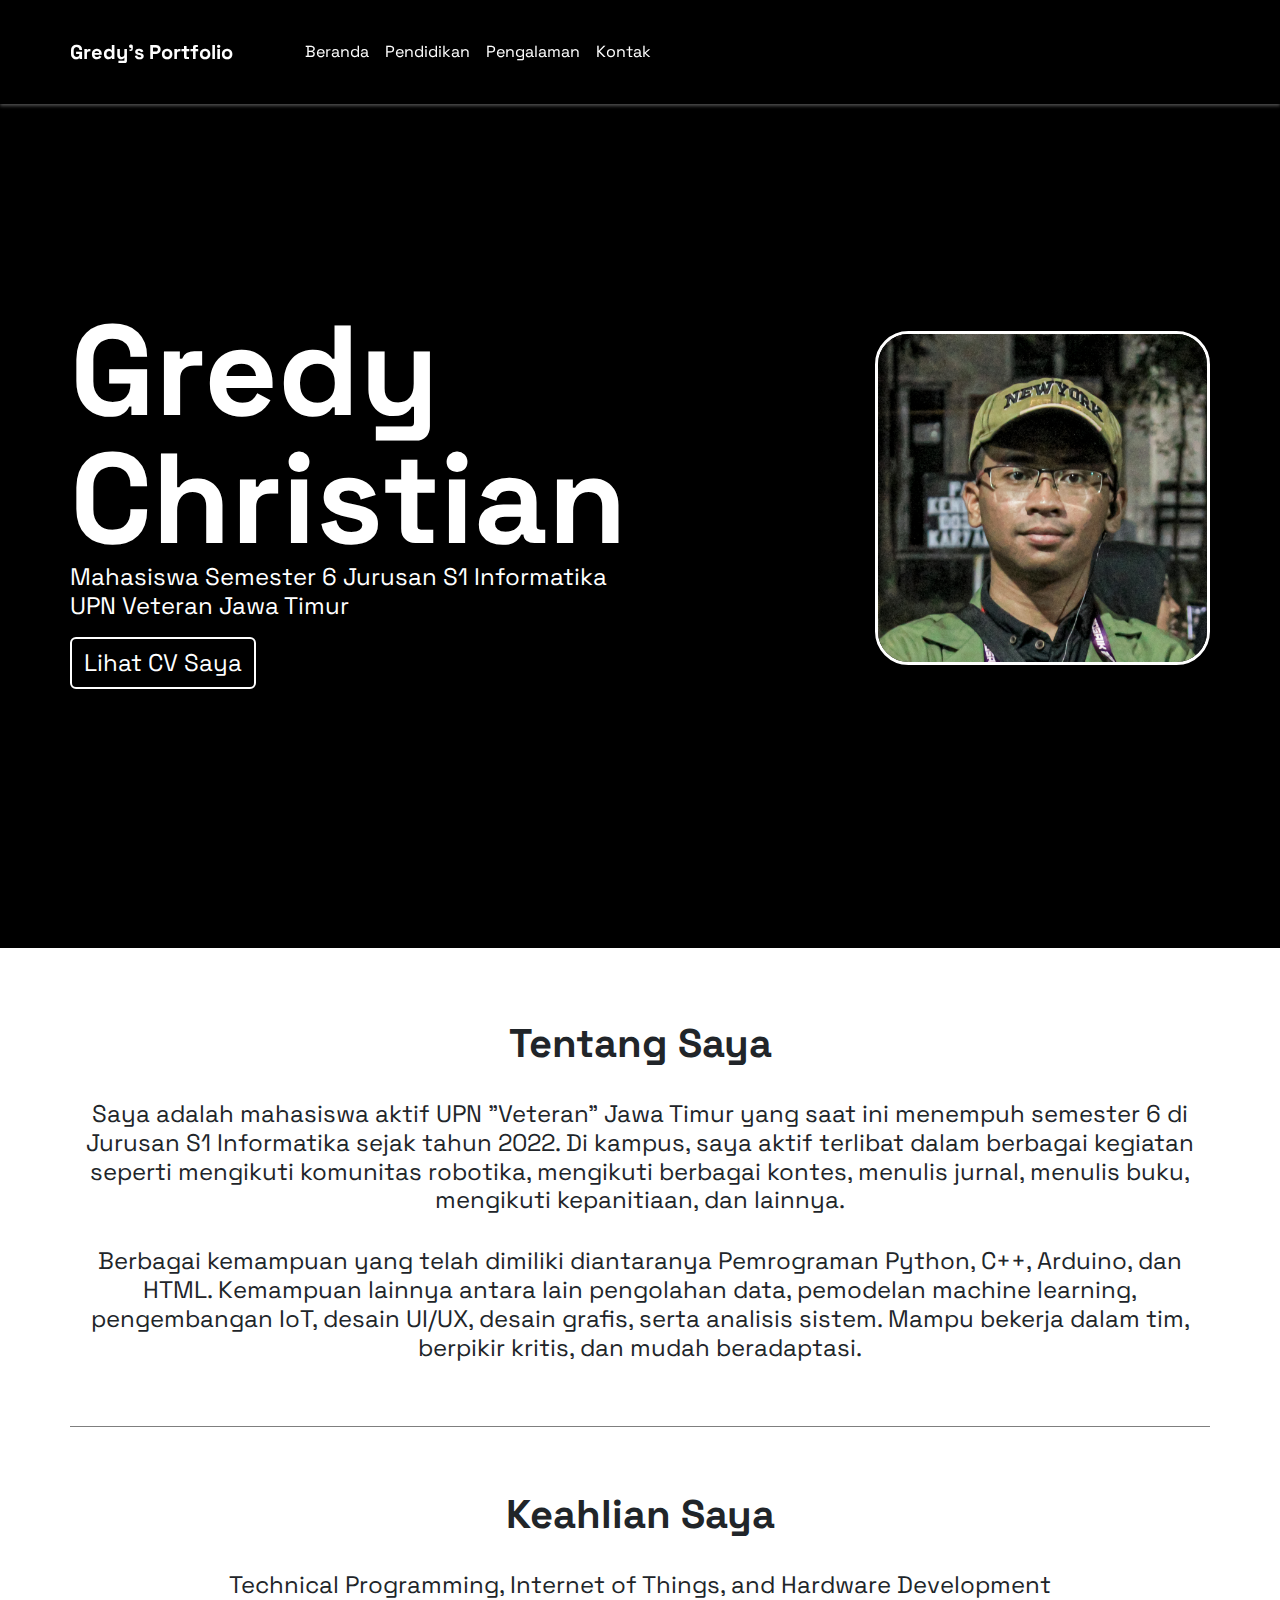
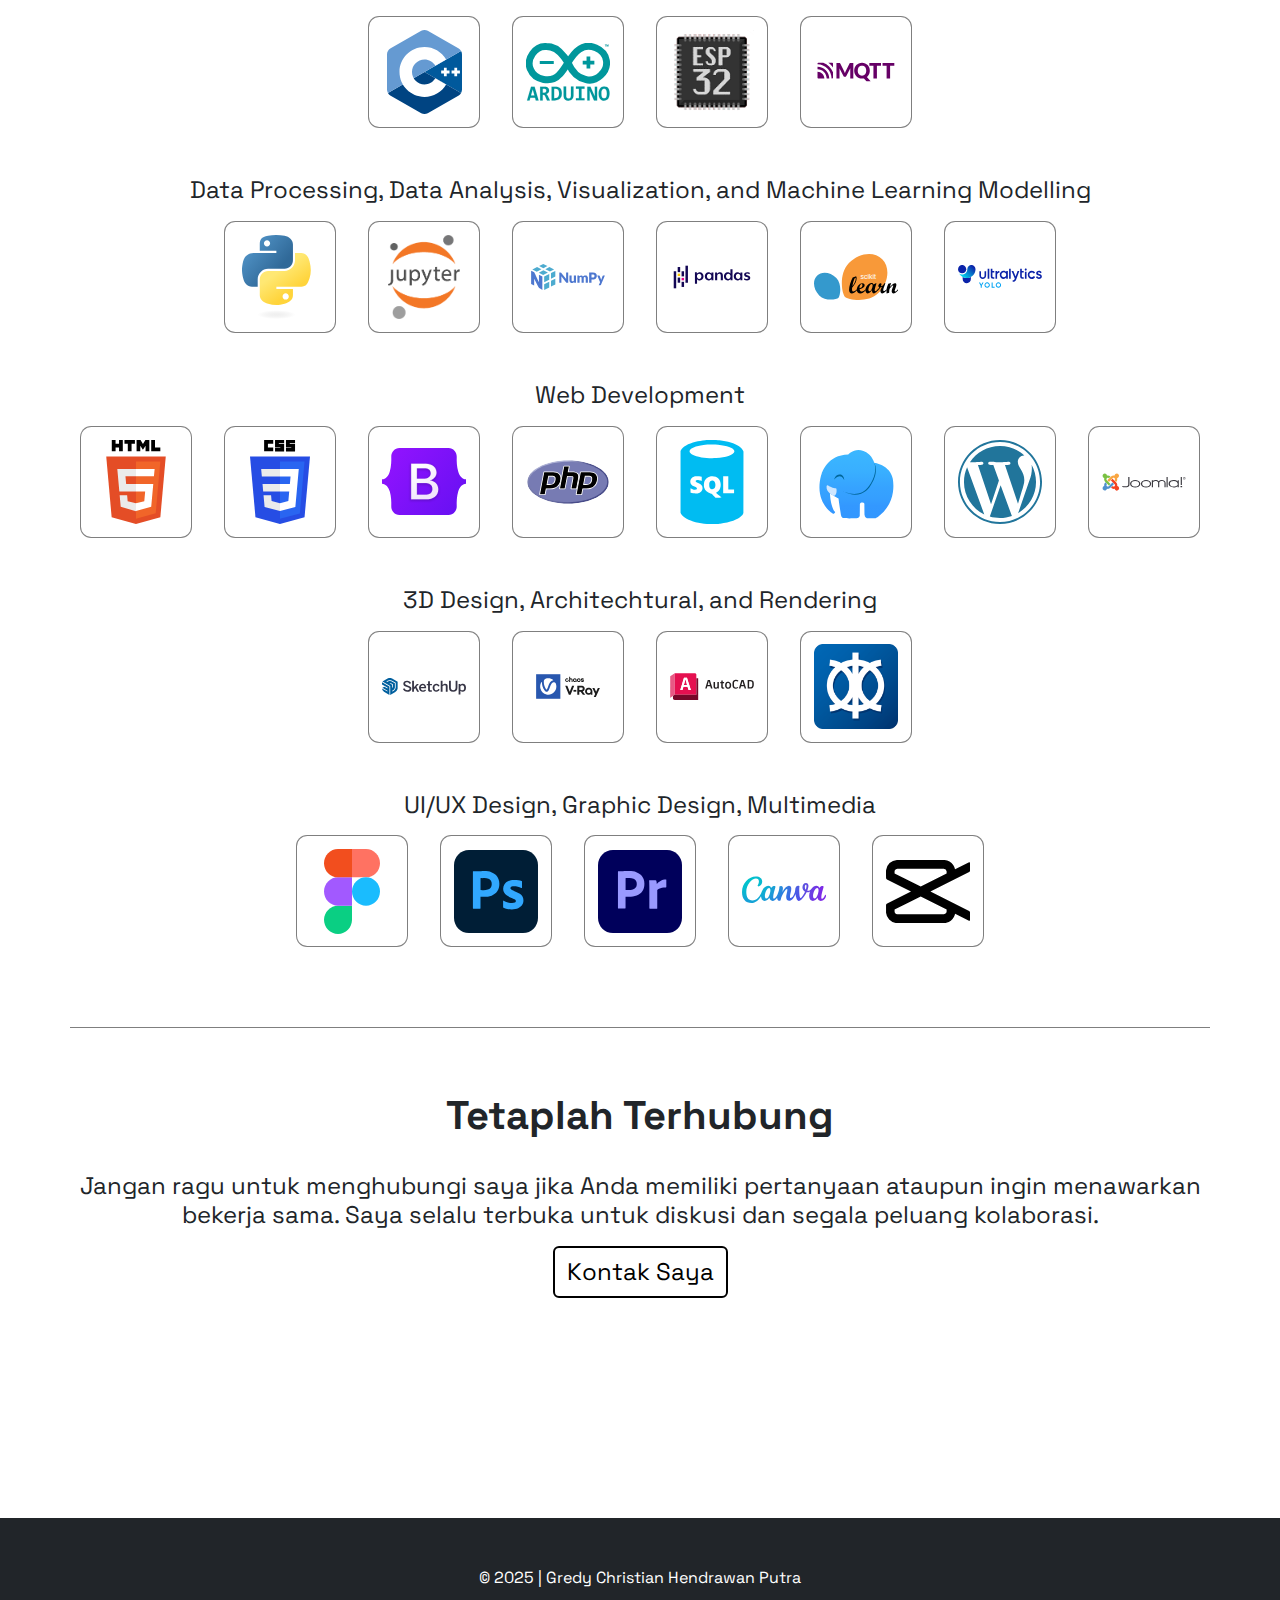
==== commit 361710ec: "fix responsive web for mobile" ====
--- a/index.html
+++ b/index.html
@@ -44,7 +44,7 @@
     <section class="my-5 container main-full-screen">
       <div class="row align-items-center flex-column flex-md-row">
         <div class="col-md-6 text-center text-md-start">
-          <p style="font-weight: bold; font-size: 8rem; line-height: 1; color: white">Gredy Christian</p>
+          <h0 style="color: white">Gredy Christian</h0>
           <h4 style="color: white">Mahasiswa Semester 6 Jurusan S1 Informatika<br>UPN Veteran Jawa Timur</h4>
           <a href="https://drive.google.com/file/d/1C9oZfJZzbo1Y3ADZLTbGSJE8TrDAmuqi/view?usp=sharing"
             class="btn btn-light mt-3" style="font-size: 1.5rem" id="tombolberanda">Lihat CV Saya</a>
@@ -61,152 +61,160 @@
   </main> -->
 
   <!-- MAIN TENTANG SAYA -->
-  <div class="divider"></div>
   <main class="container" id="main2" style="text-align: center">
     <h1>Tentang Saya</h1>
+    <div class="divider"></div>
     <h4>Saya adalah mahasiswa aktif UPN "Veteran" Jawa Timur yang saat ini menempuh semester 6 di Jurusan S1 Informatika
-      sejak tahun 2022.</h4>
+      sejak tahun 2022. Di kampus, saya aktif terlibat dalam berbagai kegiatan seperti mengikuti komunitas robotika,
+      mengikuti berbagai kontes, menulis jurnal,
+      menulis buku, mengikuti kepanitiaan, dan lainnya.</h4>
     <div class="divider"></div>
     <h4>Berbagai kemampuan yang telah dimiliki diantaranya Pemrograman Python, C++, Arduino, dan HTML. Kemampuan lainnya
       antara lain pengolahan data, pemodelan machine learning, pengembangan IoT, desain UI/UX, desain grafis, serta
       analisis sistem. Mampu bekerja dalam tim, berpikir kritis, dan mudah beradaptasi.</h4>
   </main>
 
+  <div class="container">
+    <hr class="section-divider">
+  </div>
+
   <!-- KEAHLIAN SAYA -->
-  <div class="divider"></div>
   <main class="container" id="main3" style="text-align: center">
+    <h1>Keahlian Saya</h1>
+
+    <div class="divider"></div>
+    <!-- KEMAMPUAN 1 -->
+    <div>
+      <h4>Technical Programming, Internet of Things, and Hardware Development</h4>
+      <!-- LOGO WRAPPER -->
+      <div class="logo-wrapper">
+        <div class="logo-container">
+          <img src="svg/cpp.svg" alt="C++" class="logo-img">
+        </div>
+        <div class="logo-container">
+          <img src="svg/arduino.svg" alt="Arduino" class="logo-img">
+        </div>
+        <div class="logo-container">
+          <img src="svg/esp32.png" alt="ESP32 DEVKIT V1" class="logo-img">
+        </div>
+        <div class="logo-container">
+          <img src="svg/mqtt.svg" alt="MQTT Protocol" class="logo-img">
+        </div>
+      </div>
+    </div>
+
+    <div class="divider"></div>
+    <!-- KEMAMPUAN 2 -->
+    <div>
+      <h4>Data Processing, Data Analysis, Visualization, and Machine Learning Modelling</h4>
+      <!-- LOGO WRAPPER -->
+      <div class="logo-wrapper">
+        <div class="logo-container">
+          <img src="svg/python.svg" alt="Python" class="logo-img">
+        </div>
+        <div class="logo-container">
+          <img src="svg/jupyter.png" alt="Jupyter Notebook" class="logo-img">
+        </div>
+        <div class="logo-container">
+          <img src="svg/numpy.svg" alt="Numpy Library" class="logo-img">
+        </div>
+        <div class="logo-container">
+          <img src="svg/pandas.svg" alt="Pandas Dataframe Library" class="logo-img">
+        </div>
+        <div class="logo-container">
+          <img src="svg/sklearn.svg" alt="Scikit Learn Library" class="logo-img">
+        </div>
+        <div class="logo-container">
+          <img src="svg/yolo.svg" alt="YOLO Architecture" class="logo-img">
+        </div>
+      </div>
+    </div>
+
+    <div class="divider"></div>
+    <!-- KEMAMPUAN 3 -->
+    <div>
+      <h4>Web Development</h4>
+      <!-- LOGO WRAPPER -->
+      <div class="logo-wrapper">
+        <div class="logo-container">
+          <img src="svg/html.svg" alt="HTML" class="logo-img">
+        </div>
+        <div class="logo-container">
+          <img src="svg/css.svg" alt="CSS" class="logo-img">
+        </div>
+        <div class="logo-container">
+          <img src="svg/bootstrap.svg" alt="Bootstrap" class="logo-img">
+        </div>
+        <div class="logo-container">
+          <img src="svg/php.svg" alt="PHP" class="logo-img">
+        </div>
+        <div class="logo-container">
+          <img src="svg/sql.svg" alt="SQL Database" class="logo-img">
+        </div>
+        <div class="logo-container">
+          <img src="svg/laragon.svg" alt="Laragon Local Server Environment Service" class="logo-img">
+        </div>
+        <div class="logo-container">
+          <img src="svg/wordpress.svg" alt="WordPress CMS" class="logo-img">
+        </div>
+        <div class="logo-container">
+          <img src="svg/joomla.svg" alt="Joomla CMS" class="logo-img">
+        </div>
+      </div>
+    </div>
+
+    <div class="divider"></div>
+    <!-- KEMAMPUAN 4 -->
+    <div>
+      <h4>3D Design, Architechtural, and Rendering</h4>
+      <!-- LOGO WRAPPER -->
+      <div class="logo-wrapper">
+        <div class="logo-container">
+          <img src="svg/sketch.svg" alt="SketchUp" class="logo-img">
+        </div>
+        <div class="logo-container">
+          <img src="svg/vray.svg" alt="V-Ray Renderer" class="logo-img">
+        </div>
+        <div class="logo-container">
+          <img src="svg/autocad.svg" alt="AutoCAD" class="logo-img">
+        </div>
+        <div class="logo-container">
+          <img src="svg/maxsurf.png" alt="Maxsurf" class="logo-img">
+        </div>
+      </div>
+    </div>
+
+    <div class="divider"></div>
+    <!-- KEMAMPUAN 5 -->
+    <div>
+      <h4>UI/UX Design, Graphic Design, Multimedia</h4>
+      <!-- LOGO WRAPPER -->
+      <div class="logo-wrapper">
+        <div class="logo-container">
+          <img src="svg/figma.svg" alt="Figma" class="logo-img">
+        </div>
+        <div class="logo-container">
+          <img src="svg/photoshop.svg" alt="Photoshop" class="logo-img">
+        </div>
+        <div class="logo-container">
+          <img src="svg/premiere.svg" alt="Premiere Pro" class="logo-img">
+        </div>
+        <div class="logo-container">
+          <img src="svg/canva.svg" alt="Canva" class="logo-img">
+        </div>
+        <div class="logo-container">
+          <img src="svg/capcut.svg" alt="CapCut Video Editor" class="logo-img">
+        </div>
+      </div>
+    </div>
+  </main>
+
+  <div class="container">
     <hr class="section-divider">
-    <h1>Keahlian Saya</h1>
-
-    <!-- KEMAMPUAN 1 -->
-    <div>
-      <h4>Technical Programming, Internet of Things, and Hardware Development</h4>
-      <!-- LOGO WRAPPER -->
-      <div class="logo-wrapper">
-        <div class="logo-container">
-          <img src="svg/cpp.svg" alt="C++" class="logo-img">
-        </div>
-        <div class="logo-container">
-          <img src="svg/arduino.svg" alt="Arduino" class="logo-img">
-        </div>
-        <div class="logo-container">
-          <img src="svg/esp32.png" alt="ESP32 DEVKIT V1" class="logo-img">
-        </div>
-        <div class="logo-container">
-          <img src="svg/mqtt.svg" alt="MQTT Protocol" class="logo-img">
-        </div>
-      </div>
-    </div>
-
-    <div class="divider"></div>
-    <!-- KEMAMPUAN 2 -->
-    <div>
-      <h4>Data Processing, Data Analysis, Visualization, and Machine Learning Modelling</h4>
-      <!-- LOGO WRAPPER -->
-      <div class="logo-wrapper">
-        <div class="logo-container">
-          <img src="svg/python.svg" alt="Python" class="logo-img">
-        </div>
-        <div class="logo-container">
-          <img src="svg/jupyter.png" alt="Jupyter Notebook" class="logo-img">
-        </div>
-        <div class="logo-container">
-          <img src="svg/numpy.svg" alt="Numpy Library" class="logo-img">
-        </div>
-        <div class="logo-container">
-          <img src="svg/pandas.svg" alt="Pandas Dataframe Library" class="logo-img">
-        </div>
-        <div class="logo-container">
-          <img src="svg/sklearn.svg" alt="Scikit Learn Library" class="logo-img">
-        </div>
-        <div class="logo-container">
-          <img src="svg/yolo.svg" alt="YOLO Architecture" class="logo-img">
-        </div>
-      </div>
-    </div>
-
-    <div class="divider"></div>
-    <!-- KEMAMPUAN 3 -->
-    <div>
-      <h4>Web Development</h4>
-      <!-- LOGO WRAPPER -->
-      <div class="logo-wrapper">
-        <div class="logo-container">
-          <img src="svg/html.svg" alt="HTML" class="logo-img">
-        </div>
-        <div class="logo-container">
-          <img src="svg/css.svg" alt="CSS" class="logo-img">
-        </div>
-        <div class="logo-container">
-          <img src="svg/bootstrap.svg" alt="Bootstrap" class="logo-img">
-        </div>
-        <div class="logo-container">
-          <img src="svg/php.svg" alt="PHP" class="logo-img">
-        </div>
-        <div class="logo-container">
-          <img src="svg/sql.svg" alt="SQL Database" class="logo-img">
-        </div>
-        <div class="logo-container">
-          <img src="svg/laragon.svg" alt="Laragon Local Server Environment Service" class="logo-img">
-        </div>
-        <div class="logo-container">
-          <img src="svg/wordpress.svg" alt="WordPress CMS" class="logo-img">
-        </div>
-        <div class="logo-container">
-          <img src="svg/joomla.svg" alt="Joomla CMS" class="logo-img">
-        </div>
-      </div>
-    </div>
-
-    <div class="divider"></div>
-    <!-- KEMAMPUAN 4 -->
-    <div>
-      <h4>3D Design, Architechtural, and Rendering</h4>
-      <!-- LOGO WRAPPER -->
-      <div class="logo-wrapper">
-        <div class="logo-container">
-          <img src="svg/sketch.svg" alt="SketchUp" class="logo-img">
-        </div>
-        <div class="logo-container">
-          <img src="svg/vray.svg" alt="V-Ray Renderer" class="logo-img">
-        </div>
-        <div class="logo-container">
-          <img src="svg/autocad.svg" alt="AutoCAD" class="logo-img">
-        </div>
-        <div class="logo-container">
-          <img src="svg/maxsurf.png" alt="Maxsurf" class="logo-img">
-        </div>
-      </div>
-    </div>
-
-    <div class="divider"></div>
-    <!-- KEMAMPUAN 5 -->
-    <div>
-      <h4>UI/UX Design, Graphic Design, Multimedia</h4>
-      <!-- LOGO WRAPPER -->
-      <div class="logo-wrapper">
-        <div class="logo-container">
-          <img src="svg/figma.svg" alt="Figma" class="logo-img">
-        </div>
-        <div class="logo-container">
-          <img src="svg/photoshop.svg" alt="Photoshop" class="logo-img">
-        </div>
-        <div class="logo-container">
-          <img src="svg/premiere.svg" alt="Premiere Pro" class="logo-img">
-        </div>
-        <div class="logo-container">
-          <img src="svg/canva.svg" alt="Canva" class="logo-img">
-        </div>
-        <div class="logo-container">
-          <img src="svg/capcut.svg" alt="CapCut Video Editor" class="logo-img">
-        </div>
-      </div>
-    </div>
-  </main>
+  </div>
 
   <!-- KONTAK SAYA -->
-  <hr class="section-divider">
-  <main class="container main-half-screen" id="main4" style="text-align: center">
+  <main class="container" id="main4" style="text-align: center; min-height: 50vh">
     <h1>Tetaplah Terhubung</h1>
     <div class="divider"></div>
     <h4>Jangan ragu untuk menghubungi saya jika Anda memiliki pertanyaan ataupun ingin menawarkan bekerja sama. Saya
@@ -214,13 +222,12 @@
     <div>
       <a href="contact.html" class="btn btn-light mt-3" style="font-size: 1.5rem" id="tombolkontak">Kontak Saya</a>
     </div>
-    <div class="divider"></div>
   </main>
 
   <!-- FOOTER -->
   <footer class="bg-dark text-white py-4">
     <div class="container text-center">
-      <p>&copy; 2025 Gredy Christian Hendrawan Putra</p>
+      <p>&copy; 2025 | Gredy Christian Hendrawan Putra</p>
     </div>
   </footer>
 
--- a/assets/css/style.css
+++ b/assets/css/style.css
@@ -1,6 +1,6 @@
 
 
-/* General Styling */
+/* GENERAL STYLING */
 @import url('https://fonts.googleapis.com/css2?family=Space+Grotesk:wght@400;500;700&display=swap');
 
 html {
@@ -19,12 +19,7 @@
   text-align: center;
 }
 
-/* CONTAINER PADDING */
-.container {
-  padding: 1.5rem 0.5rem;
-}
-
-/* NAVBAR STYLING*/
+/* GENERAL NAVBAR STYLING*/
 .navbar {
   padding: 0.5rem 0;
   position: fixed;
@@ -57,9 +52,24 @@
   color: #343a40 !important;
 }
 
-/* Gaya untuk gambar agar nempel di kanan */
+/* DROPDOWN NAVBAR STYLING*/
+.navbar-light .navbar-toggler-icon {
+  background-image: url("data:image/svg+xml;charset=utf8,%3Csvg viewBox='0 0 30 30' xmlns='http://www.w3.org/2000/svg'%3E%3Cpath stroke='white' stroke-width='2' d='M4 7h22M4 15h22M4 23h22'/%3E%3C/svg%3E");
+}
+
+.navbar-light .navbar-nav .nav-item .nav-link {
+  color: white;
+}
+
+.navbar-light .navbar-nav .nav-link:hover {
+  color: #ccc; /* Ubah warna link saat hover (opsional) */
+}
+
+/* IMAGE STYLING */
 .smaller-img {
-  max-width: 60%; /* Sesuaikan dengan lebar yang diinginkan */
+  margin-top: 1rem;
+  margin-bottom: 1rem;
+  max-width: 60%;
   height: auto;
   border-radius: 10%;
   border: 0.2rem solid rgba(255, 255, 255, 1);
@@ -70,7 +80,7 @@
   transform: scale(1.05);
 }
 
-/* Main Size */
+/* MAIN SIZE */
 .main-half-screen {
   min-height : 50vh;
   display: flex;
@@ -85,7 +95,20 @@
   justify-content: center; /* Menjaga konten tetap di tengah secara vertikal */
 }
 
-/* Text Style */
+.container {
+  padding: 1.5rem 0;
+}
+
+.row {
+  min-height: 75vh;
+}
+
+/* ALL TEXT STYLING */
+h0, h1, h2, h3, h4, h5, h6, p {
+  margin: 0;
+  padding: 0;
+}
+
 h0 {
   font-weight: bold; /* Membuat tulisan tebal */
   font-size: 8rem;    /* Menentukan ukuran font, sesuaikan sesuai kebutuhan */
@@ -102,11 +125,9 @@
 
 /* DIVIDER LINE */
 .section-divider {
-  border: none; /* Hilangkan gaya default <hr> */
-  border-top: 1px solid #000; /* Warna dan ketebalan garis */
+  border-top: 0.1rem solid rgb(0, 0, 0); /* Warna dan ketebalan garis */
   width: 100%;
-  margin: 0 auto 4rem; /* Pusatkan garis dan tambahkan margin di bawah */
-  opacity: 0.5; /* Transparansi garis (opsional) */
+  opacity: 0.5;
 }
 
 .divider {
@@ -120,7 +141,7 @@
   flex-wrap: wrap; /* Agar bisa pindah baris jika layar terlalu kecil */
   justify-content: center; /* Pusatkan logo */
   gap: 2rem; /* Jarak antar logo */
-  margin-top: 2rem; /* Tambahkan jarak dari judul */
+  margin: 1rem 0rem; /* Tambahkan jarak dari judul */
 }
 
 /* Kotak bundar untuk setiap logo */
@@ -183,7 +204,12 @@
 }
 
 
-@media (max-width: 1080px) {
+/* RESPONSIVE WEB STYLING */
+
+@media (min-width: 1200px) {
+}
+
+@media (min-width: 768px) and (max-width: 1199px) {
   .smaller-img {
     width: 100%; /* Pastikan gambar tidak keluar dari layar */
     height: auto;
@@ -191,8 +217,12 @@
   }
 
   h0 {
-    font-size: 3rem; /* Perkecil ukuran heading */
+    font-size: 2rem; /* Perkecil ukuran heading */
     text-align: center; /* Centerkan teks untuk layar kecil */
+  }
+
+  h4 {
+    font-size: 1.25rem;
   }
 
   .btn {
@@ -212,7 +242,7 @@
   }
 }
 
-@media (min-width: 768px) and (max-width: 1080px) {
+@media (min-width: 500px) and (max-width: 767px) {
   h0 {
     font-size: 4rem;
     text-align: left !important;
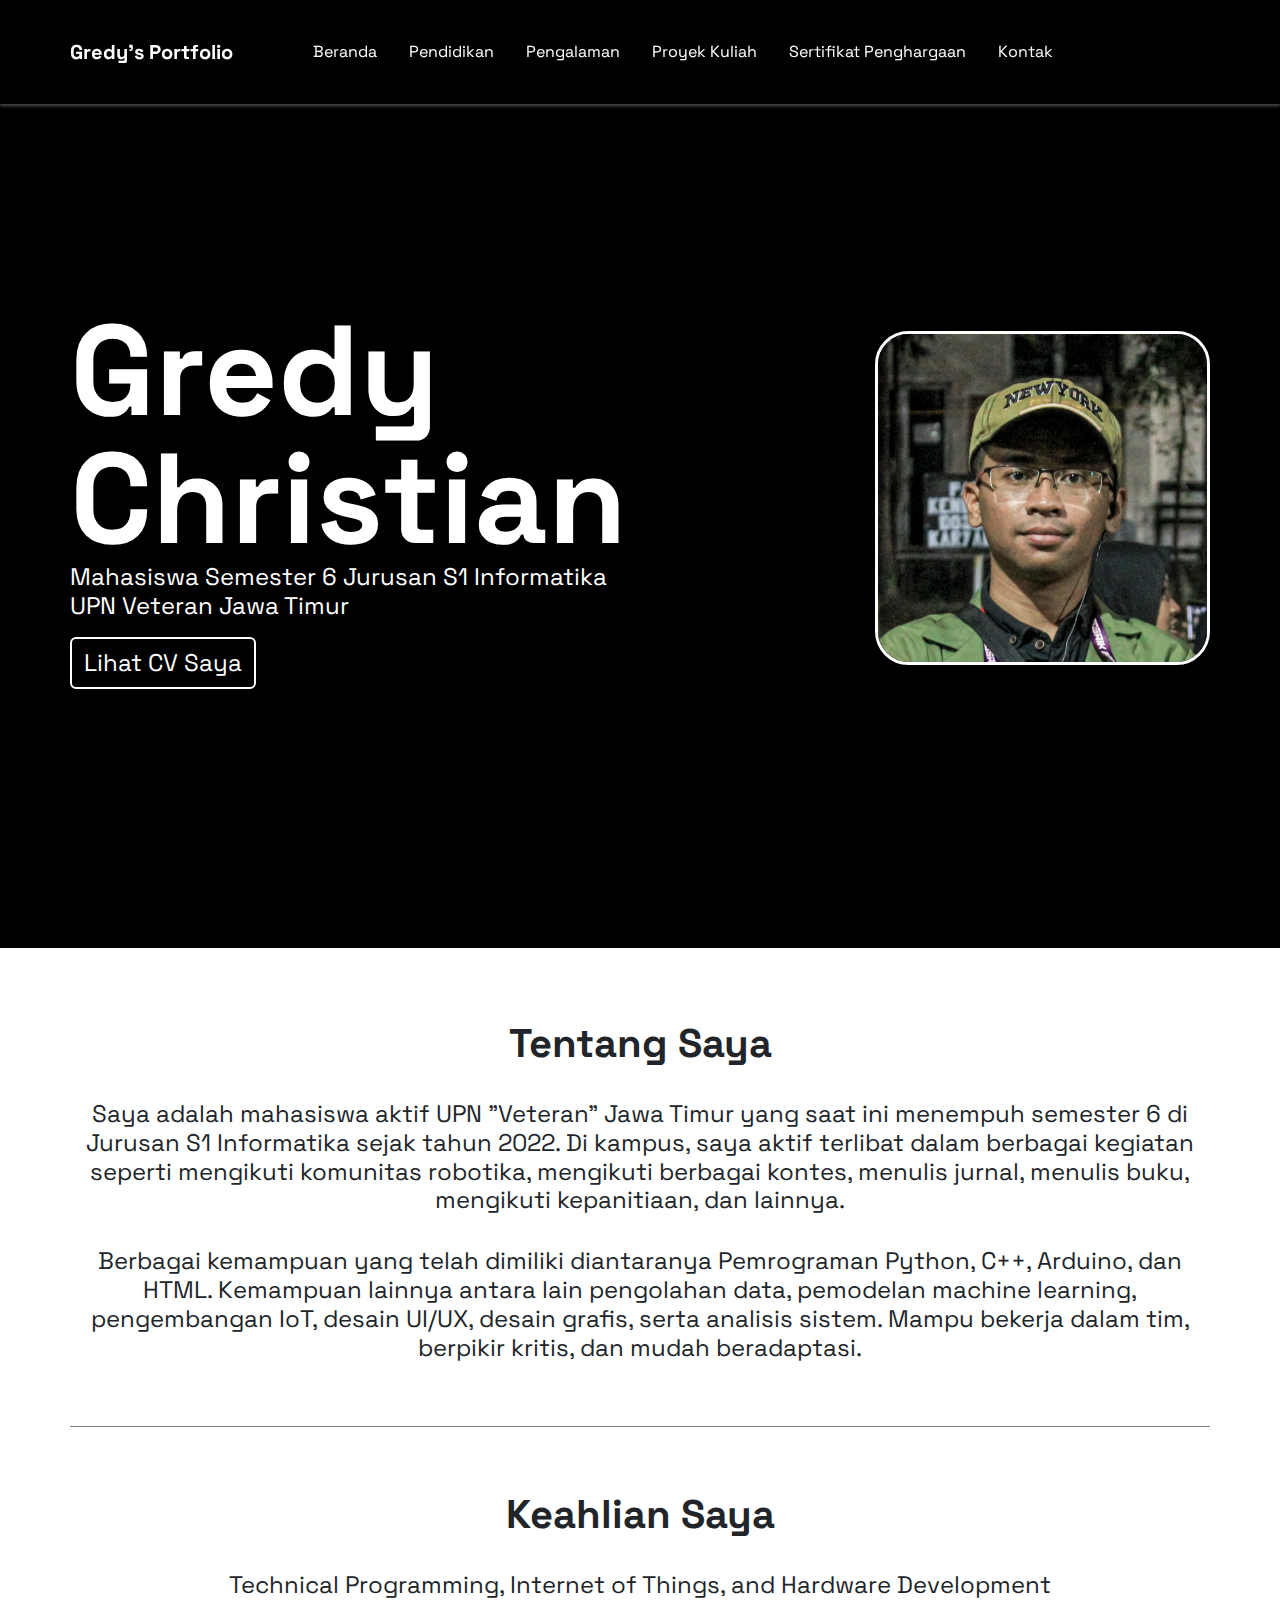
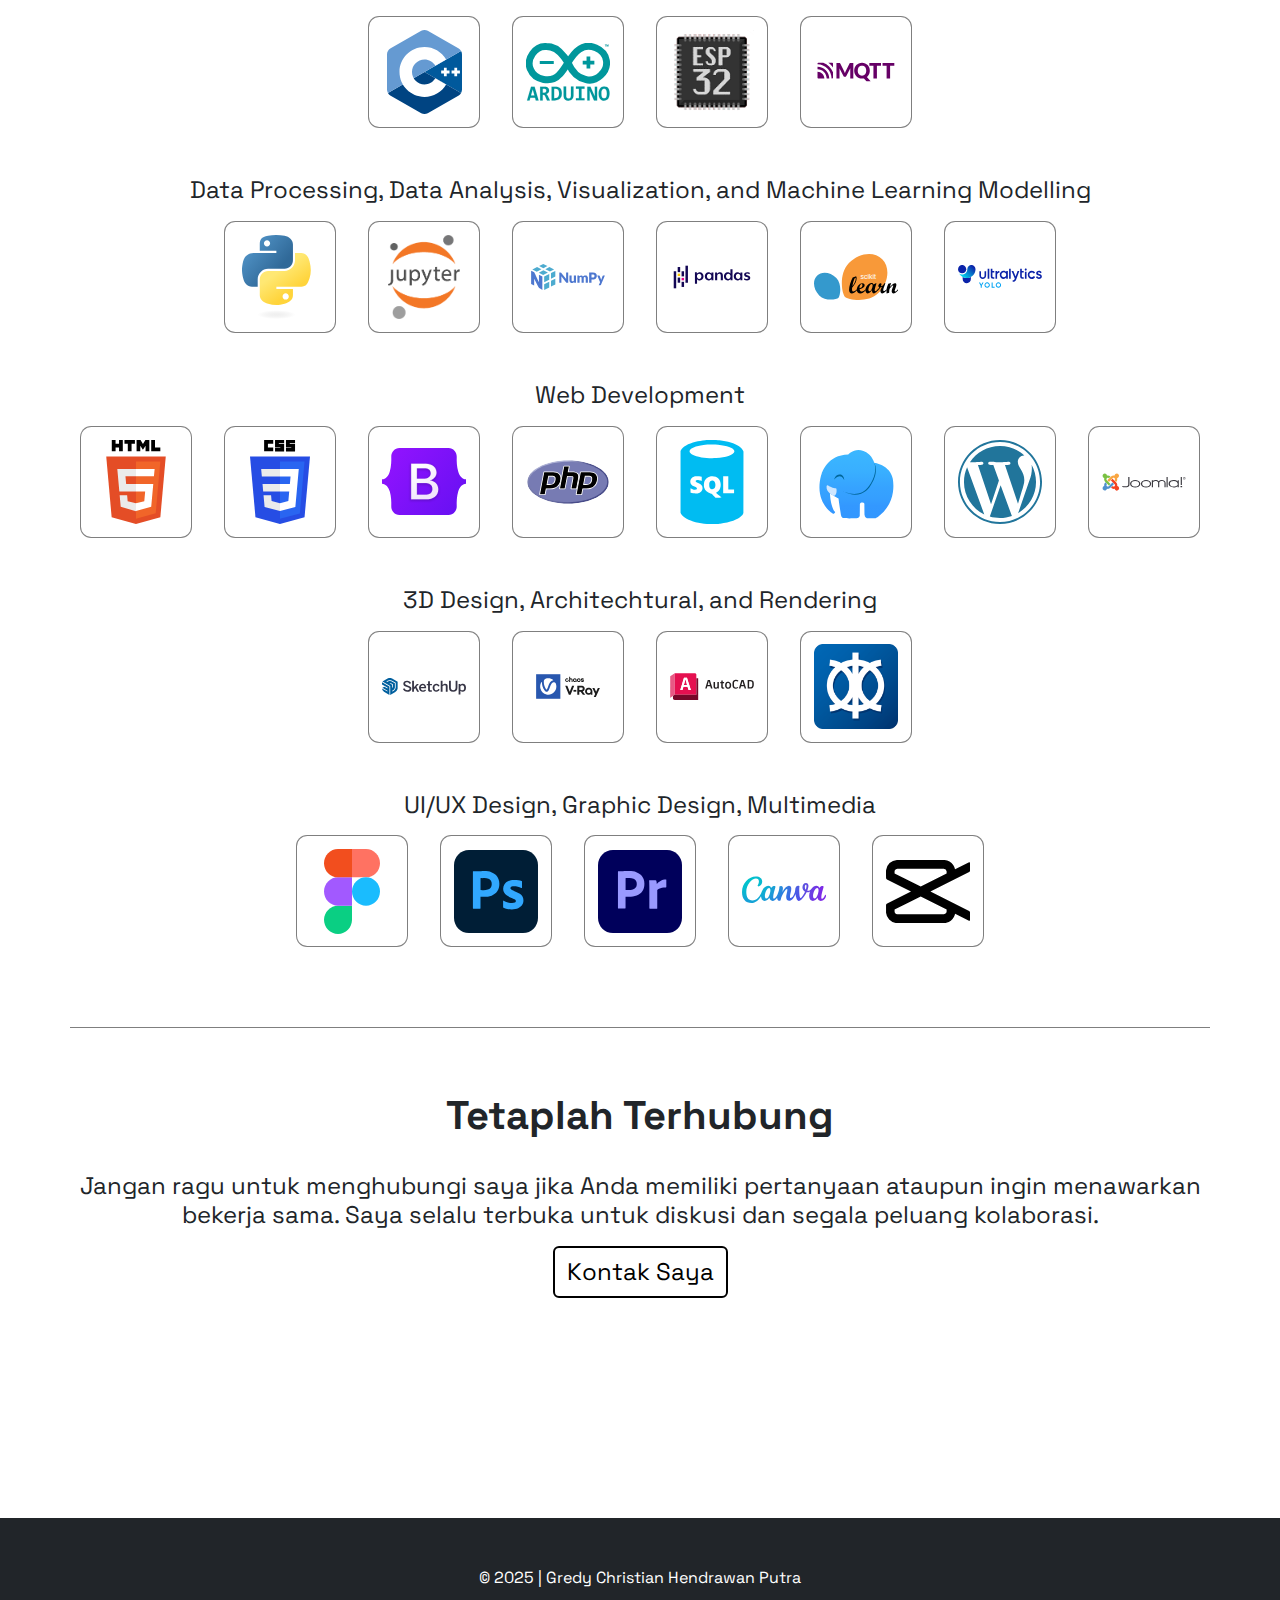
==== commit adddcd65: "Add more personal experience portfolio" ====
--- a/index.html
+++ b/index.html
@@ -32,6 +32,12 @@
             <a class="nav-link" href="works1.html">Pengalaman</a>
           </li>
           <li class="nav-item">
+            <a class="nav-link" href="works2.html">Proyek Kuliah</a>
+          </li>
+          <li class="nav-item">
+            <a class="nav-link" href="works3.html">Sertifikat Penghargaan</a>
+          </li>
+          <li class="nav-item">
             <a class="nav-link" href="contact.html">Kontak</a>
           </li>
         </ul>
--- a/assets/css/style.css
+++ b/assets/css/style.css
@@ -17,6 +17,10 @@
 footer {
   padding: 0.5rem 0; /* Gunakan padding responsif dengan rem (ukuran relatif) */
   text-align: center;
+}
+
+ul {
+  margin-bottom: 0;
 }
 
 /* GENERAL NAVBAR STYLING*/
@@ -44,12 +48,12 @@
 }
 
 .nav-link {
-  padding: 0.5rem 10rem;
-}
-
-.nav-link.active {
-  font-weight: bold;
-  color: #343a40 !important;
+  padding: 0;
+  margin: 0;
+}
+
+.nav-item {
+  padding: 0.25rem 0.5rem;
 }
 
 /* DROPDOWN NAVBAR STYLING*/
@@ -80,6 +84,35 @@
   transform: scale(1.05);
 }
 
+/* GALLERY STYLING */
+/* Wrapper untuk galeri */
+.gallery-wrapper {
+  display: flex;/* Mengatur foto dalam satu baris */
+  justify-content: space-between; /* Memusatkan galeri */
+  gap: 1rem; /* Jarak antar foto */
+  align-items: flex-start; /* Menjaga foto rata atas */
+  flex-wrap: wrap; /* Agar responsif di layar kecil */
+}
+
+/* Kontainer individual untuk foto */
+.photo-container {
+  width: calc(33.333% - 1rem); /* Lebar tiap foto sama dalam 3 kolom */
+  max-width: auto; /* Membatasi lebar maksimum */
+  aspect-ratio: 3 / 2; /* Menjaga proporsi kotak */
+  overflow: hidden; /* Memastikan foto tidak keluar kotak */
+  border-radius: 1rem; /* Membuat sudut membulat */
+  position: relative;
+}
+
+/* Gambar di dalam kontainer */
+.photo-container img {
+  width: 100%; /* Gambar mengisi lebar kontainer */
+  height: 100%; /* Gambar mengisi tinggi kontainer */
+  object-fit: cover; /* Memastikan gambar dipotong proporsional */
+  display: block;
+  border-radius: 0.5rem;
+}
+
 /* MAIN SIZE */
 .main-half-screen {
   min-height : 50vh;
@@ -119,8 +152,12 @@
   font-weight: bold;
 }
 
-h4 {
+h2, h3, h4 {
   font-weight: normal;
+}
+
+.i {
+  font-style: italic;
 }
 
 /* DIVIDER LINE */
@@ -134,7 +171,29 @@
   height: 2rem;
 }
 
-/* LOGO STYLE */
+/* LIST STYLING */
+.list-container {
+  width: 100%;
+  display: flex;
+  flex-direction: column;
+  border: 0.1rem solid rgba(0, 0, 0, 0.5); /* Border */
+  border-radius: 1rem;
+  padding: 0.5rem; /* Padding di dalam kotak */
+  overflow: hidden;
+  box-sizing: border-box;
+  transition: transform 0.3s ease;
+  margin-bottom: 2rem;
+}
+
+.list-container:hover {
+  transform: scale(1.01); /* Zoom saat hover */
+}
+
+.list-padding {
+  padding: 0.5rem;
+}
+
+/* LOGO STYLING */
 /* Logo Wrapper */
 .logo-wrapper {
   display: flex;
@@ -159,17 +218,16 @@
   transition: transform 0.3s ease; /* Animasi saat hover */
 }
 
+/* Efek hover */
+.logo-container:hover {
+  transform: scale(1.05); /* Zoom saat hover */
+}
+
 /* Logo di dalam kotak */
 .logo-img {
   max-width: 100%; /* Maksimal lebar sesuai kontainer */
   max-height: 100%; /* Maksimal tinggi sesuai kontainer */
   object-fit: contain; /* Menjaga proporsi logo */
-}
-
-
-/* Efek hover */
-.logo-container:hover {
-  transform: scale(1.05); /* Zoom saat hover */
 }
 
 /* EFEK TOMBOL BERANDA */
@@ -240,6 +298,10 @@
   footer p {
     font-size: 0.8rem;
   }
+
+  .photo-container {
+    width: calc(50% - 1rem); /* Dua kolom di layar medium */
+  }
 }
 
 @media (min-width: 500px) and (max-width: 767px) {
@@ -264,4 +326,8 @@
   .logo-img {
     width: 50%;
   }
-}
+
+  .photo-container {
+    width: 100%; /* Satu kolom di layar kecil */
+  }
+}
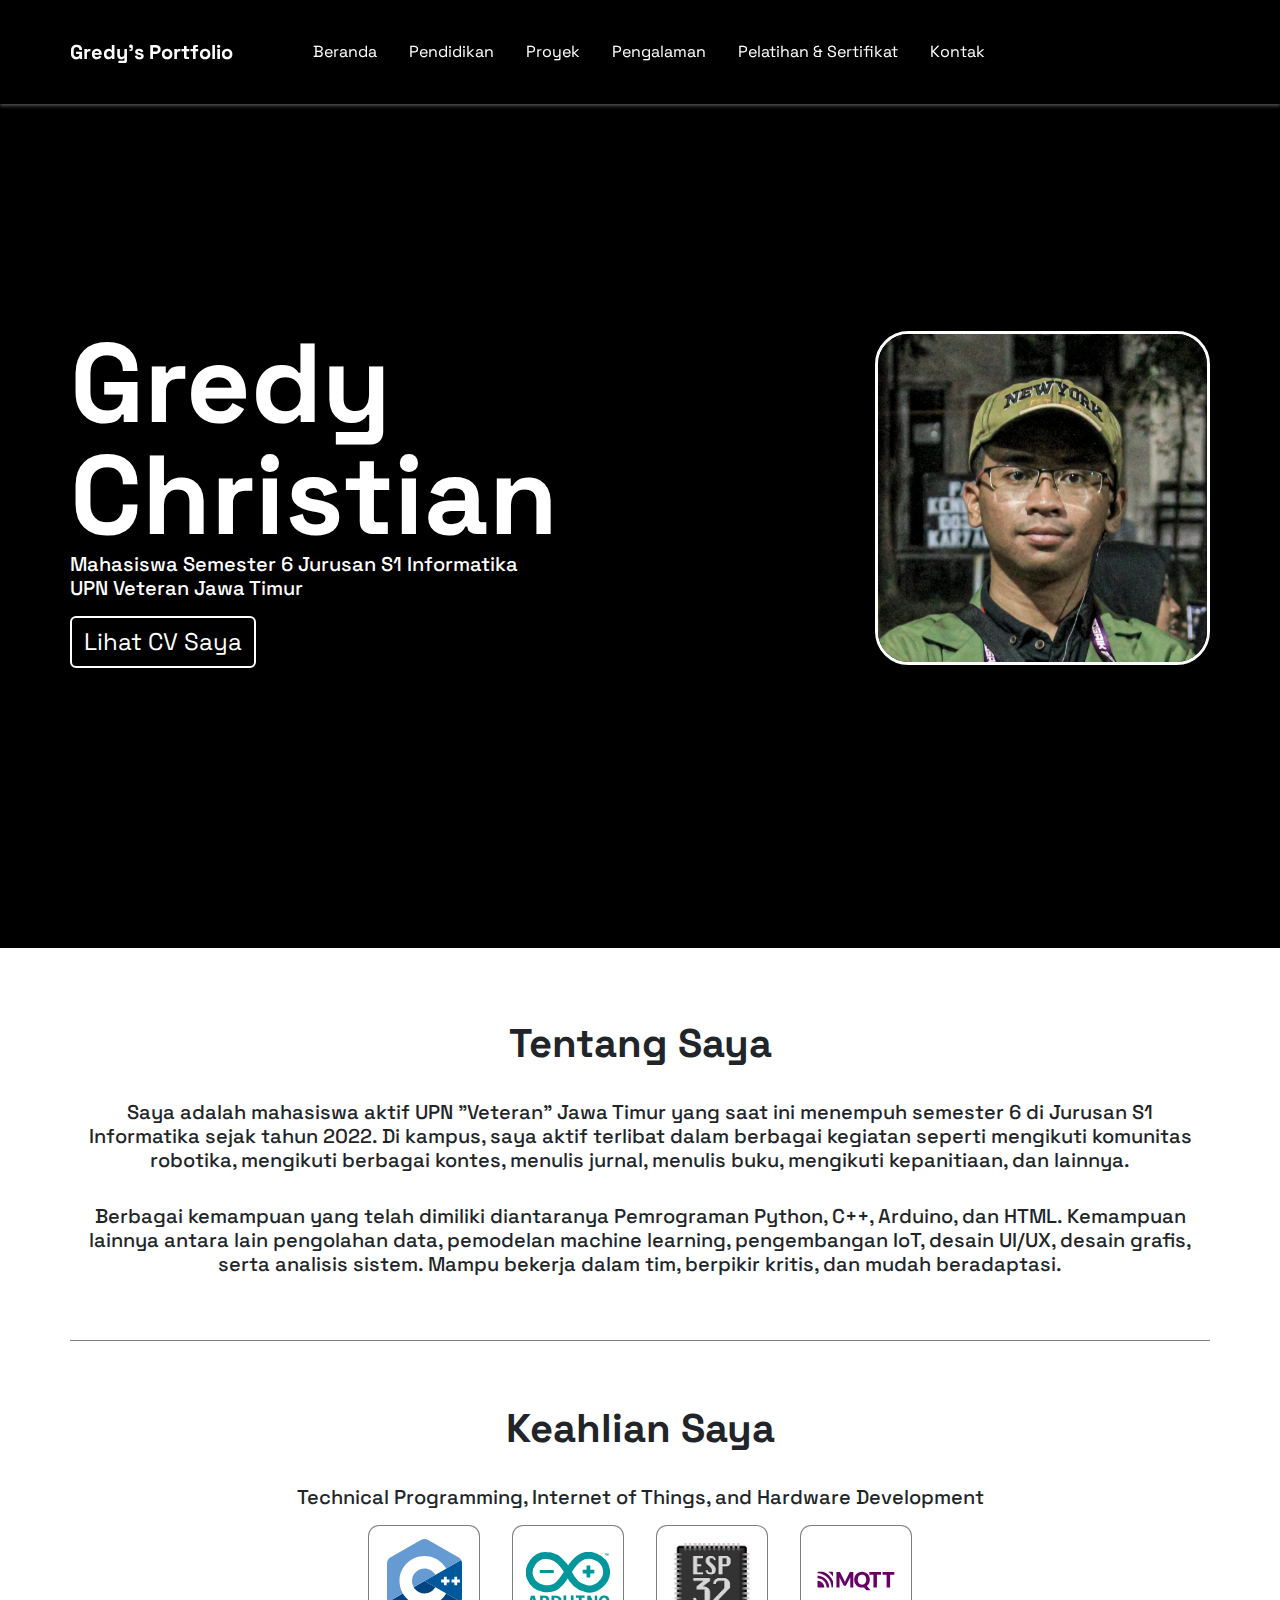
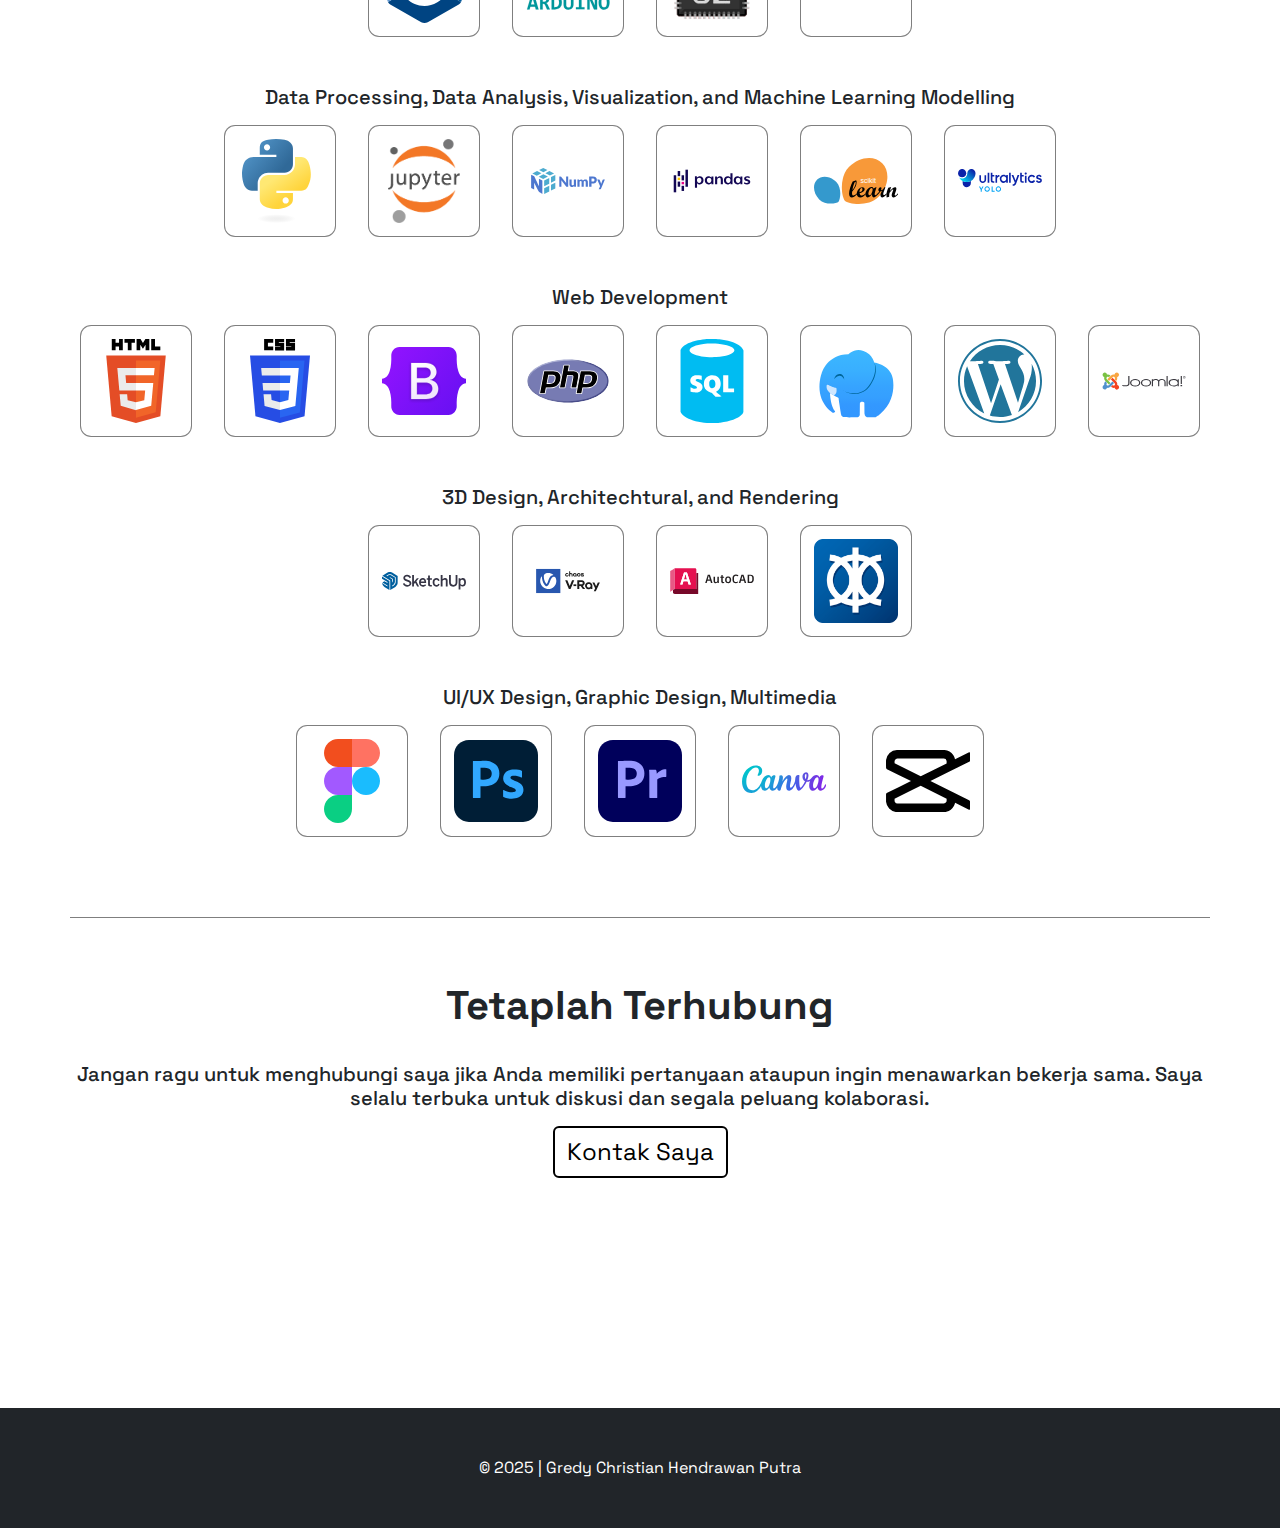
==== commit 6acf8837: "Update index.html" ====
--- a/index.html
+++ b/index.html
@@ -29,13 +29,13 @@
             <a class="nav-link" href="edu.html">Pendidikan</a>
           </li>
           <li class="nav-item">
+            <a class="nav-link" href="works2.html">Proyek</a>
+          </li>
+          <li class="nav-item">
             <a class="nav-link" href="works1.html">Pengalaman</a>
           </li>
           <li class="nav-item">
-            <a class="nav-link" href="works2.html">Proyek Kuliah</a>
-          </li>
-          <li class="nav-item">
-            <a class="nav-link" href="works3.html">Sertifikat Penghargaan</a>
+            <a class="nav-link" href="works3.html">Pelatihan & Sertifikat</a>
           </li>
           <li class="nav-item">
             <a class="nav-link" href="contact.html">Kontak</a>
@@ -51,7 +51,7 @@
       <div class="row align-items-center flex-column flex-md-row">
         <div class="col-md-6 text-center text-md-start">
           <h0 style="color: white">Gredy Christian</h0>
-          <h4 style="color: white">Mahasiswa Semester 6 Jurusan S1 Informatika<br>UPN Veteran Jawa Timur</h4>
+          <h5 style="color: white">Mahasiswa Semester 6 Jurusan S1 Informatika<br>UPN Veteran Jawa Timur</h5>
           <a href="https://drive.google.com/file/d/1C9oZfJZzbo1Y3ADZLTbGSJE8TrDAmuqi/view?usp=sharing"
             class="btn btn-light mt-3" style="font-size: 1.5rem" id="tombolberanda">Lihat CV Saya</a>
         </div>
@@ -70,14 +70,14 @@
   <main class="container" id="main2" style="text-align: center">
     <h1>Tentang Saya</h1>
     <div class="divider"></div>
-    <h4>Saya adalah mahasiswa aktif UPN "Veteran" Jawa Timur yang saat ini menempuh semester 6 di Jurusan S1 Informatika
+    <h5>Saya adalah mahasiswa aktif UPN "Veteran" Jawa Timur yang saat ini menempuh semester 6 di Jurusan S1 Informatika
       sejak tahun 2022. Di kampus, saya aktif terlibat dalam berbagai kegiatan seperti mengikuti komunitas robotika,
       mengikuti berbagai kontes, menulis jurnal,
-      menulis buku, mengikuti kepanitiaan, dan lainnya.</h4>
-    <div class="divider"></div>
-    <h4>Berbagai kemampuan yang telah dimiliki diantaranya Pemrograman Python, C++, Arduino, dan HTML. Kemampuan lainnya
+      menulis buku, mengikuti kepanitiaan, dan lainnya.</h5>
+    <div class="divider"></div>
+    <h5>Berbagai kemampuan yang telah dimiliki diantaranya Pemrograman Python, C++, Arduino, dan HTML. Kemampuan lainnya
       antara lain pengolahan data, pemodelan machine learning, pengembangan IoT, desain UI/UX, desain grafis, serta
-      analisis sistem. Mampu bekerja dalam tim, berpikir kritis, dan mudah beradaptasi.</h4>
+      analisis sistem. Mampu bekerja dalam tim, berpikir kritis, dan mudah beradaptasi.</h5>
   </main>
 
   <div class="container">
@@ -91,7 +91,7 @@
     <div class="divider"></div>
     <!-- KEMAMPUAN 1 -->
     <div>
-      <h4>Technical Programming, Internet of Things, and Hardware Development</h4>
+      <h5>Technical Programming, Internet of Things, and Hardware Development</h5>
       <!-- LOGO WRAPPER -->
       <div class="logo-wrapper">
         <div class="logo-container">
@@ -112,7 +112,7 @@
     <div class="divider"></div>
     <!-- KEMAMPUAN 2 -->
     <div>
-      <h4>Data Processing, Data Analysis, Visualization, and Machine Learning Modelling</h4>
+      <h5>Data Processing, Data Analysis, Visualization, and Machine Learning Modelling</h5>
       <!-- LOGO WRAPPER -->
       <div class="logo-wrapper">
         <div class="logo-container">
@@ -139,7 +139,7 @@
     <div class="divider"></div>
     <!-- KEMAMPUAN 3 -->
     <div>
-      <h4>Web Development</h4>
+      <h5>Web Development</h5>
       <!-- LOGO WRAPPER -->
       <div class="logo-wrapper">
         <div class="logo-container">
@@ -172,7 +172,7 @@
     <div class="divider"></div>
     <!-- KEMAMPUAN 4 -->
     <div>
-      <h4>3D Design, Architechtural, and Rendering</h4>
+      <h5>3D Design, Architechtural, and Rendering</h5>
       <!-- LOGO WRAPPER -->
       <div class="logo-wrapper">
         <div class="logo-container">
@@ -193,7 +193,7 @@
     <div class="divider"></div>
     <!-- KEMAMPUAN 5 -->
     <div>
-      <h4>UI/UX Design, Graphic Design, Multimedia</h4>
+      <h5>UI/UX Design, Graphic Design, Multimedia</h5>
       <!-- LOGO WRAPPER -->
       <div class="logo-wrapper">
         <div class="logo-container">
@@ -223,8 +223,8 @@
   <main class="container" id="main4" style="text-align: center; min-height: 50vh">
     <h1>Tetaplah Terhubung</h1>
     <div class="divider"></div>
-    <h4>Jangan ragu untuk menghubungi saya jika Anda memiliki pertanyaan ataupun ingin menawarkan bekerja sama. Saya
-      selalu terbuka untuk diskusi dan segala peluang kolaborasi.</h4>
+    <h5>Jangan ragu untuk menghubungi saya jika Anda memiliki pertanyaan ataupun ingin menawarkan bekerja sama. Saya
+      selalu terbuka untuk diskusi dan segala peluang kolaborasi.</h5>
     <div>
       <a href="contact.html" class="btn btn-light mt-3" style="font-size: 1.5rem" id="tombolkontak">Kontak Saya</a>
     </div>
--- a/assets/css/style.css
+++ b/assets/css/style.css
@@ -84,11 +84,19 @@
   transform: scale(1.05);
 }
 
-/* GALLERY STYLING */
+/* GALLERY & BUTTON STYLING */
 /* Wrapper untuk galeri */
 .gallery-wrapper {
   display: flex;/* Mengatur foto dalam satu baris */
   justify-content: space-between; /* Memusatkan galeri */
+  gap: 1rem; /* Jarak antar foto */
+  align-items: flex-start; /* Menjaga foto rata atas */
+  flex-wrap: wrap; /* Agar responsif di layar kecil */
+}
+
+.button-wrapper {
+  display: flex;/* Mengatur foto dalam satu baris */
+  justify-content: left; /* Memusatkan galeri */
   gap: 1rem; /* Jarak antar foto */
   align-items: flex-start; /* Menjaga foto rata atas */
   flex-wrap: wrap; /* Agar responsif di layar kecil */
@@ -144,7 +152,7 @@
 
 h0 {
   font-weight: bold; /* Membuat tulisan tebal */
-  font-size: 8rem;    /* Menentukan ukuran font, sesuaikan sesuai kebutuhan */
+  font-size: 7rem;    /* Menentukan ukuran font, sesuaikan sesuai kebutuhan */
   line-height: 1;
 }
 
@@ -176,7 +184,7 @@
   width: 100%;
   display: flex;
   flex-direction: column;
-  border: 0.1rem solid rgba(0, 0, 0, 0.5); /* Border */
+  border: 0.1rem solid rgba(121, 121, 121, 0.5); /* Border */
   border-radius: 1rem;
   padding: 0.5rem; /* Padding di dalam kotak */
   overflow: hidden;
